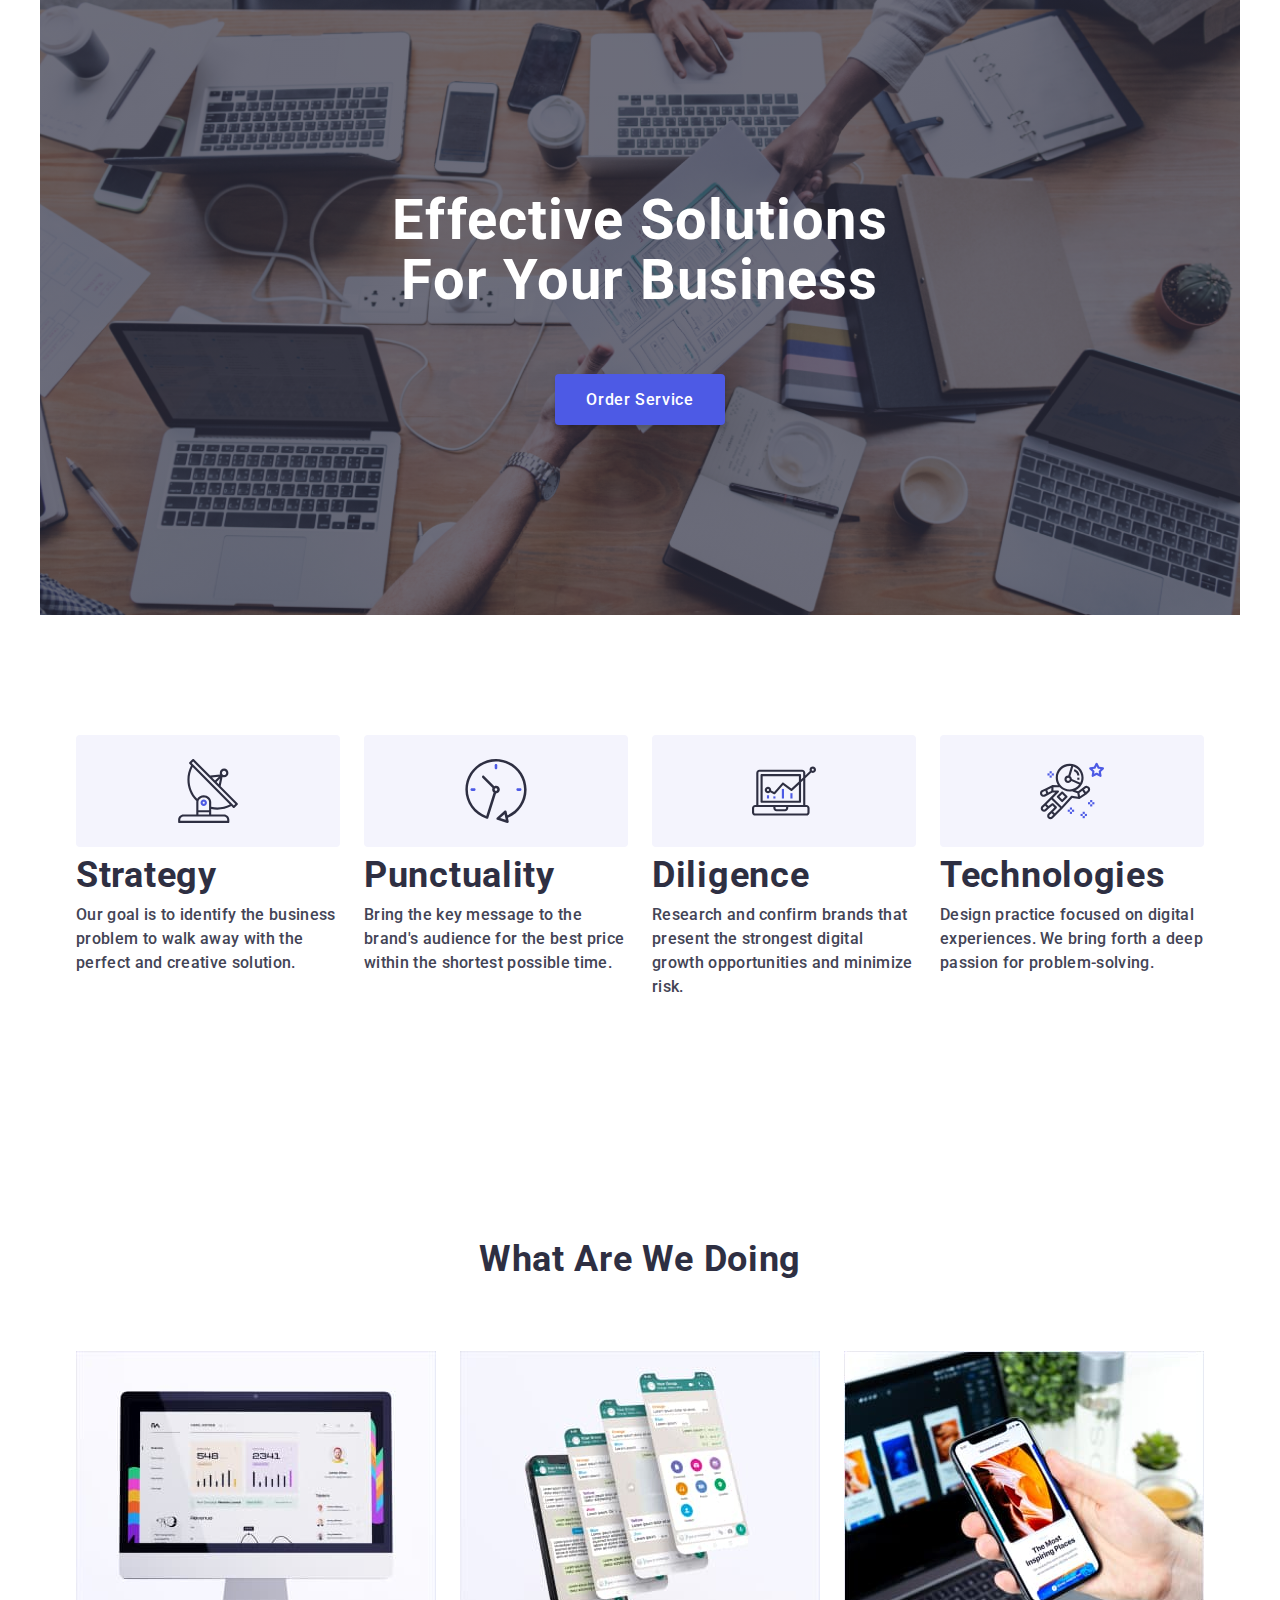
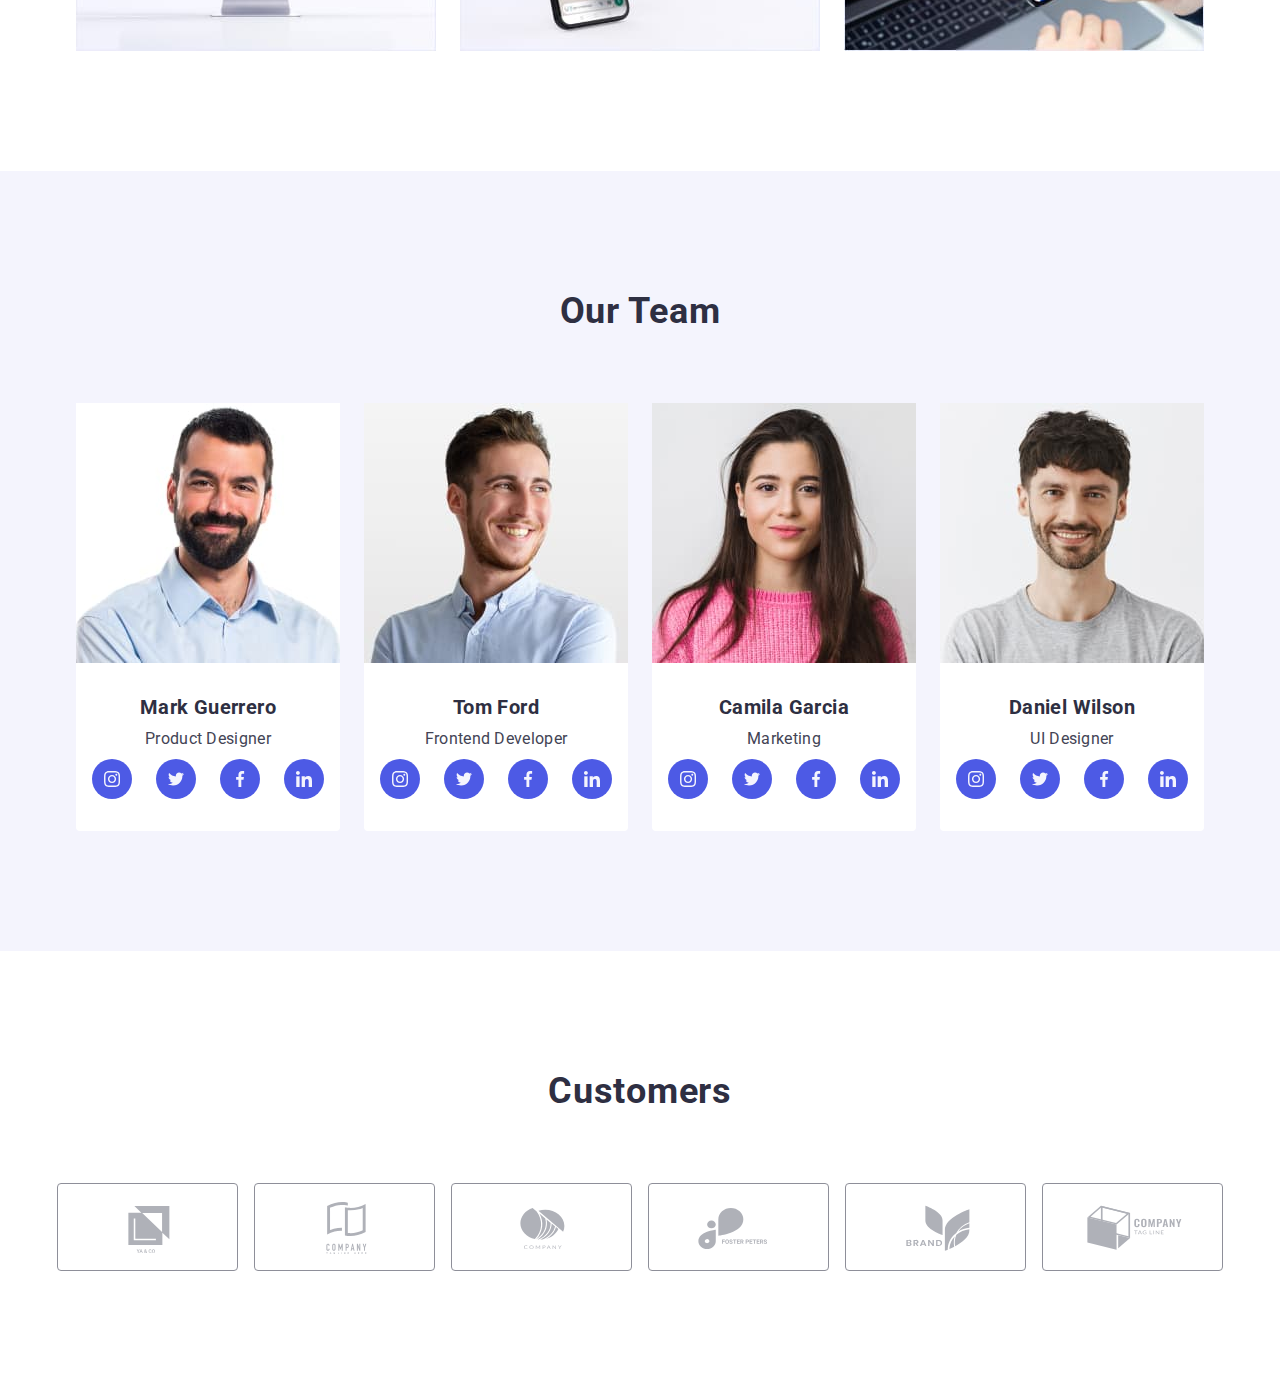
==== index.html @ 90ae6834 "first edition" ====
<!DOCTYPE html>
<html lang="en">

<head>
  <meta charset="UTF-8" />
  <meta http-equiv="X-UA-Compatible" content="IE=edge" />
  <meta name="viewport" content="width=device-width, initial-scale=1.0" />

  <link rel="preconnect" href="https://fonts.googleapis.com" />
  <link rel="preconnect" href="https://fonts.gstatic.com" crossorigin />
  <link
    href="https://fonts.googleapis.com/css2?family=Raleway:wght@800&family=Roboto:ital,wght@0,400;0,500;0,700;1,900&display=swap"
    rel="stylesheet" />
  <link rel="stylesheet" href="./css/modern-normalize.min.css" />
  <link rel="stylesheet" href="./css/styles.css" />
  <title>Webstudio</title>
</head>

<body>

  <!-- <header class="header">
    <div class="container menu-wrapper">
      <a class="header-link" href="./index.html">
        <span class="nav-logo__web">web</span>
        <span class="nav-logo__studio">studio</span>
      </a>

      <nav class="menu">
        <ul class="menu-list">
          <li class="nav-right__menu li">
            <a class="menu-link link menu-current" href="./index.html">Studio</a>
          </li>
          <li class="nav-right__menu li">
            <a class="menu-link link" href="./portfolio.html">Portfolio</a>
          </li>
          <li class="nav-right__menu li">
            <a class="menu-link link" href="#">Contacts</a>
          </li>
        </ul>
      </nav>
      <ul class="contacts">
        <li class="contacts_email li">
          <a class="contacts-link link" href="mailto:info@devstudio.com">info@devstudio.com</a>
        </li>
        <li class="contacts_tel li">
          <a class="contacts-link link" href="tel:+11(000)1111111">+11 (000) 111-11-11</a>
        </li>
      </ul>
    </div>
  </header> -->
  <main class="main">
    <section class="promo">
      <h1 class="promo__title">Effective Solutions for Your Business</h1>
      <button class="promo__button" data-modal-open type="button">Order Service</button>
    </section>
    <section class="benefits">
      <div class="container">
        <h2 class="visually-hidden">Benefits</h2>
        <ul class="benefits-list">
          <li class="benefits__card li">
            <div class="benefits-icon">
              <svg class="benefits-svg" width="64" height="64">
                <use href="./images/icons.svg#icon-benefits-antenna"></use>
              </svg>
            </div>

            <h3 class="benefits__title">Strategy</h3>
            <p class="benefits__text">
              Our goal is to identify the business problem to walk away with
              the perfect and creative solution.
            </p>
          </li>
          <li class="benefits__card li">
            <div class="benefits-icon">
              <svg class="benefits-svg" width="64" height="64">
                <use href="./images/icons.svg#icon-benefits-clock"></use>
              </svg>
            </div>
            <h3 class="benefits__title">Punctuality</h3>
            <p class="benefits__text">
              Bring the key message to the brand's audience for the best price
              within the shortest possible time.
            </p>
          </li>
          <li class="benefits__card li">
            <div class="benefits-icon">
              <svg class="benefits-svg" width="64" height="64">
                <use href="./images/icons.svg#icon-benefits-diagram"></use>
              </svg>
            </div>
            <h3 class="benefits__title">Diligence</h3>
            <p class="benefits__text">
              Research and confirm brands that present the strongest digital
              growth opportunities and minimize risk.
            </p>
          </li>
          <li class="benefits__card li">
            <div class="benefits-icon">
              <svg class="benefits-svg" width="64" height="64">
                <use href="./images/icons.svg#icon-benefits-astronaut"></use>
              </svg>
            </div>
            <h3 class="benefits__title">Technologies</h3>
            <p class="benefits__text">
              Design practice focused on digital experiences. We bring forth a
              deep passion for problem-solving.
            </p>
          </li>
        </ul>
      </div>
    </section>
    <section class="presentation">
      <div class="container">
        <h2 class="presentation__title">What are we doing</h2>
        <ul class="presentation__list">
          <li class="presentation_item li">
            <img src="./images/presentation1.jpg" width="360" alt="presentation 1" />
          </li>
          <li class="presentation_item li">
            <img src="./images/presentation2.jpg" width="360" alt="presentation 2" />
          </li>
          <li class="presentation_item li">
            <img src="./images/presentation3.jpg" width="360" alt="presentation 3" />
          </li>
        </ul>
      </div>
    </section>
    <section class="team">
      <div class="container">
        <h2 class="team__title">Our Team</h2>
        <ul class="team__list">
          <li class="team__item li">
            <img class="team__photo" src="./images/team1.jpg" width="264" alt="photo Mark Guerrero" />
            <h3 class="team__name">Mark Guerrero</h3>
            <p class="team__job-title">Product Designer</p>

            <ul class="team-soc-icons-list">
              <li class="team-soc-icons-items">
                <a href="#" class="team-link">
                  <svg class="team-icon">
                    <use href="./images/icons.svg#icon-instagram"></use>
                  </svg>
                </a>
                <a href="#" class="team-link">
                  <svg class="team-icon">
                    <use href="./images/icons.svg#icon-twitter"></use>
                  </svg>
                </a>
                <a href="#" class="team-link">
                  <svg class="team-icon">
                    <use href="./images/icons.svg#icon-facebook"></use>
                  </svg>
                </a>
                <a href="#" class="team-link">
                  <svg class="team-icon">
                    <use href="./images/icons.svg#icon-linkedin"></use>
                  </svg>
                </a>
            </ul>
          </li>
          <li class="team__item li">
            <img class="team__photo" src="./images/team2.jpg" width="264" alt="photo Tom Ford" />
            <h3 class="team__name">Tom Ford</h3>
            <p class="team__job-title">Frontend Developer</p>
            <ul class="team-soc-icons-list">
              <li class="team-soc-icons-items">
                <a href="#" class="team-link">
                  <svg class="team-icon">
                    <use href="./images/icons.svg#icon-instagram"></use>
                  </svg>
                </a>
                <a href="#" class="team-link">
                  <svg class="team-icon">
                    <use href="./images/icons.svg#icon-twitter"></use>
                  </svg>
                </a>
                <a href="#" class="team-link">
                  <svg class="team-icon">
                    <use href="./images/icons.svg#icon-facebook"></use>
                  </svg>
                </a>
                <a href="#" class="team-link">
                  <svg class="team-icon">
                    <use href="./images/icons.svg#icon-linkedin"></use>
                  </svg>
                </a>
            </ul>
          </li>
          <li class="team__item li">
            <img class="team__photo" src="./images/team3.jpg" width="264" alt="photo Camila Garcia" />
            <h3 class="team__name">Camila Garcia</h3>
            <p class="team__job-title">Marketing</p>
            <ul class="team-soc-icons-list">
              <li class="team-soc-icons-items">
                <a href="#" class="team-link">
                  <svg class="team-icon">
                    <use href="./images/icons.svg#icon-instagram"></use>
                  </svg>
                </a>
                <a href="#" class="team-link">
                  <svg class="team-icon">
                    <use href="./images/icons.svg#icon-twitter"></use>
                  </svg>
                </a>
                <a href="#" class="team-link">
                  <svg class="team-icon">
                    <use href="./images/icons.svg#icon-facebook"></use>
                  </svg>
                </a>
                <a href="#" class="team-link">
                  <svg class="team-icon">
                    <use href="./images/icons.svg#icon-linkedin"></use>
                  </svg>
                </a>
            </ul>
          </li>
          <li class="team__item li">
            <img class="team__photo" src="./images/team4.jpg" width="264" alt="photo Daniel Wilson" />
            <h3 class="team__name">Daniel Wilson</h3>
            <p class="team__job-title">UI Designer</p>
            <ul class="team-soc-icons-list">
              <li class="team-soc-icons-items">
                <a href="#" class="team-link">
                  <svg class="team-icon">
                    <use href="./images/icons.svg#icon-instagram"></use>
                  </svg>
                </a>
                <a href="#" class="team-link">
                  <svg class="team-icon">
                    <use href="./images/icons.svg#icon-twitter"></use>
                  </svg>
                </a>
                <a href="#" class="team-link">
                  <svg class="team-icon">
                    <use href="./images/icons.svg#icon-facebook"></use>
                  </svg>
                </a>
                <a href="#" class="team-link">
                  <svg class="team-icon">
                    <use href="./images/icons.svg#icon-linkedin"></use>
                  </svg>
                </a>
            </ul>
          </li>
        </ul>
      </div>
    </section>
    <section class="customers">

      <div class="container">
        <h2 class="customers-title">customers</h2>
        <ul class="customers-list">
          <li class="customers-item li">
            <a class="customers-link" href="#">
              <svg class="customers-icon" width="104px" height="56px">
                <use href="./images/icons.svg#icon-ustomers-yaco"></use>
              </svg>
            </a>
          </li>
          <li class="customers-item li">
            <a class="customers-link" href="#">
              <svg class="customers-icon" width="104px" height="56px">
                <use href="./images/icons.svg#icon-customers-company"></use>
              </svg>
            </a>
          </li>
          <li class="customers-item li">
            <a class="customers-link" href="#">
              <svg class="customers-icon" width="104px" height="56px">
                <use href="./images/icons.svg#icon-customers-company-circle"></use>
              </svg>
            </a>
          </li>
          <li class="customers-item li">
            <a class="customers-link" href="#">
              <svg class="customers-icon" width="104px" height="56px">
                <use href="./images/icons.svg#icon-customers-foster"></use>
              </svg>
            </a>
          </li>
          <li class="customers-item li">
            <a class="customers-link" href="#">
              <svg class="customers-icon" width="104px" height="56px">
                <use href="./images/icons.svg#icon-customers-brand"></use>
              </svg>
            </a>
          </li>
          <li class="customers-item li">
            <a class="customers-link" href="#">
              <svg class="customers-icon" width="104px" height="56px">
                <use href="./images/icons.svg#icon-customers-tag"></use>
              </svg>
            </a>
          </li>
        </ul>
      </div>
    </section>
  </main>
  <!-- <footer class="footer">

    <div class="container">

      <div class="footer-wrapper">

        <div class="footer-text">
          <a class="footer-text-link" href="./index.html">
            <span class="nav-logo__web">web</span>
            <span class="nav-logo__studio">studio</span>
          </a>
          <p class="footer-text-paragraph">
            Increase the flow of customers and sales for your business with
            digital marketing & growth solutions.
          </p>
        </div>

        <div class="footer-social">
          <p class="footer-social-title">Social media</p>
          <ul class="footer-social-list">
            <li class="footer-social-item li">
              <a class="footer-social-link" href="#">
                <svg class="footer-social-icon" width="24px" height="24px">
                  <use href="./images/icons.svg#icon-instagram"></use>
                </svg>
              </a>
            </li>
            <li class="footer-social-item li">
              <a class="footer-social-link" href="#">
                <svg class="footer-social-icon" width="24px" height="24px">
                  <use href="./images/icons.svg#icon-twitter"></use>
                </svg>
              </a>
            </li>
            <li class="footer-social-item li">
              <a class="footer-social-link" href="#">
                <svg class="footer-social-icon" width="24px" height="24px">
                  <use href="./images/icons.svg#icon-facebook"></use>
                </svg>
              </a>
            </li>
            <li class="footer-social-item li">
              <a class="footer-social-link" href="#">
                <svg class="footer-social-icon" width="24px" height="24px">
                  <use href="./images/icons.svg#icon-linkedin"></use>
                </svg>
              </a>
            </li>
          </ul>
        </div>

        <div class="form-wraper">
          <p class="footer-e-mail-title">Subscribe</p>
          <form class="footer-e-mail">
            <input class="footer-e-mail-input" type="email" name="email" placeholder="E-mail">
            <button class="footer-e-mail-button" type="submit">
              <span>Subscribe</span>
              <svg class="footer-social-icon" width="24px" height="20px">
                <use href="./images/icons.svg#icon-mail-list"></use>
              </svg>
            </button>
          </form>
        </div>

      </div>
    </div>
  </footer> -->

  <div class="backdrop is-hidden" data-modal>
    <div class="modal">
      <button type="button" class="modal-close" data-modal-close>
        <svg class="modal-close-icon " width="8px" height="8px">
          <use href="./images/icons.svg#icon-modal-close-icon"></use>
        </svg>

      </button>
      <p class="modal-title">Leave your contacts and we will call you back</p>
      <form class="modal-form">
        <label class="modal-label">
          <span class="modal-label-text">
            Name
          </span>
          <span class="modal-input-wrap">
            <input class="modal-input" type="text" name="user-name" required>
            <svg class="modal-input-icon" width="18px" height="18px">
              <use href="./images/icons.svg#icon-modal-input-name"></use>
            </svg>
          </span>
        </label>

        <label class="modal-label">
          <span class="modal-label-text">
            Phone
          </span>
          <span class="modal-input-wrap">
            <input class="modal-input" type="tel" name="user-tel" required>
            <svg class="modal-input-icon" width="18px" height="24px">
              <use href="./images/icons.svg#icon-modal-input-tel"></use>
            </svg>
          </span>
        </label>

        <label class="modal-label">
          <span class="modal-label-text">
            Email
          </span>
          <span class="modal-input-wrap">
            <input class="modal-input" type="email" name="user-mail">
            <svg class="modal-input-icon" width="18px" height="24px">
              <use href="./images/icons.svg#icon-modal-input-email"></use>
            </svg>
          </span>
        </label>

        <label class="modal-label-comment">
          <span class="modal-label-text">
            Comment
          </span>
          <textarea class="modal-textarea" name="user-text" placeholder="Text input"></textarea>

        </label>
        <label class="modal-privacy">
          <input class="modal-privacy-checkbox visually-hidden" name="privacy" id="privacy" value="true" type="checkbox"
            required>
          <span class="modal-privacy-text">I accept the terms and conditions of the
            <a class="modal-privacy-link" href="#">Privacy Policy</a>
          </span>
        </label>
        <button class="modal-btn" type="submit">Send</button>
      </form>
    </div>
  </div>
  <script src="./js/modal.js"></script>
</body>

</html>
---- css/styles.css ----
* {
  box-sizing: border-box;
}

:root {
  --white-color: #ffffff;
  --accent-color: #4d5ae5;
  --primary-brand-color: #4d5ae5;
  --dark-color: #2e2f42;
  --slate-text-color: #434455;
  --cloud-color: #f4f4fd;
  --cornflower-color: #e7e9fc;
  --ocean-color: #404BBF;
  --duration-timing-function: 250ms cubic-bezier(0.4, 0, 0.2, 1);
}

body {
  font-family: 'Roboto', sans-serif;
  background: var(--white-color);
}

.container {
  /* max-width: 767px; */
  padding: 0 15px 0;
  margin: 0 auto;
}

h1,
h2,
h3,
h4,
h5,
ul,
p {
  margin: 0;
  padding: 0;
}

.link,
.header-link,
.footer-link {
  text-decoration: none;
}

ul {
  list-style-type: none;
}

.li {
  list-style: none;
}

img {
  display: block;
  max-width: 100%;
  height: auto;
  /* width: 100%; */
}



.visually-hidden {
  position: absolute;
  width: 1px;
  height: 1px;
  margin: -1px;
  border: 0;
  padding: 0;
  white-space: nowrap;
  clip-path: inset(100%);
  clip: rect(0 0 0 0);
  overflow: hidden;
}

/* Header  */

.header {
  box-shadow: 0px 2px 1px rgba(46, 47, 66, 0.08),
    0px 1px 1px rgba(46, 47, 66, 0.16), 0px 1px 6px rgba(46, 47, 66, 0.08);
}

.menu-wrapper {
  display: flex;
}

.header-link {
  font-family: 'Raleway';
  font-style: normal;
  font-weight: 800;
  font-size: 18px;
  line-height: calc(24 / 18);
  align-items: center;
  letter-spacing: 0.03em;
  text-transform: uppercase;
  color: var(--dark-color);
  margin-right: 77px;
  padding-top: 24px;
  padding-bottom: 24px;
  display: flex;
}

.nav-logo__web {
  color: var(--primary-brand-color);
}

/* .nav-logo__studio {} */

.menu {
  font-size: 16px;
  line-height: calc(24 / 16);
  letter-spacing: 0.02em;
}

.menu-list {
  display: flex;
}

.nav-right__menu:not(:last-child) {
  margin-right: 40px;
}

.menu-link {
  position: relative;
  display: block;
  padding-top: 24px;
  padding-bottom: 24px;

  font-weight: 500;
  color: var(--dark-color);

  transition: color var(--duration-timing-function);
}

.menu-link:hover,
.menu-link:focus {
  color: var(--ocean-color)
}


.menu-current {
  color: var(--ocean-color)
}

.menu-current::after {
  position: absolute;
  left: 0;
  bottom: 0;
  width: 100%;
  height: 4px;
  border-radius: 2px;

  display: block;
  content: '';

  background-color: var(--ocean-color);
  opacity: 1;
}




.contacts {
  display: flex;
  font-weight: 400;
  font-size: 16px;
  line-height: calc(24 / 16);
  letter-spacing: 0.02em;
  margin-left: auto;
  align-items: center;
}

.contacts_email {
  margin-right: 40px;
}

.contacts-link {
  color: var(--slate-text-color);
  transition: color var(--duration-timing-function);
}

.contacts-link:hover,
.contacts-link:focus {
  color: var(--ocean-color);
}


/* .contacts_tel {} */

/* .main {} */

.section {
  padding-top: 96px;
  padding-bottom: 96px;
}

/* Section Promo */

.promo {
  max-width: 480px;
  margin: 0 auto;
  background: var(--dark-color);
  padding-top: 112px;
  padding-bottom: 112px;
  text-align: center;

  background-image: linear-gradient(to right, rgba(46, 47, 66, 0.7), rgba(46, 47, 66, 0.7)), url(../images/promo-mobil.jpg);
  background-repeat: no-repeat;
  background-position: center;
  background-size: cover;
}

.promo__title {
  font-weight: 700;
  width: 330px;
  font-size: 36px;
  line-height: calc(40 / 36);
  letter-spacing: 0.02em;
  text-transform: capitalize;
  color: var(--white-color);
  margin: 0 auto 72px;
}

.promo__button {
  font-family: inherit;
  font-size: 16px;
  font-weight: 500;
  line-height: calc(19 / 16);
  letter-spacing: 0.04em;
  color: var(--white-color);
  width: 170px;
  height: 51px;
  background: var(--primary-brand-color);
  border: transparent;
  border-radius: 4px;
  box-shadow: 0px 4px 4px rgba(0, 0, 0, 0.15);
  cursor: pointer;
  transition:
    background var(--duration-timing-function),
    box-shadow var(--duration-timing-function);
}

.promo__button:hover,
.promo__button:focus {
  background: var(--ocean-color);
  box-shadow: 0px 4px 4px rgba(0, 0, 0, 0.15);
}

/* Section Benefits */

.benefits {
  background: var(--white-color);
  padding-top: 96px;
  padding-bottom: 96px;
}

.benefits-list {
  display: flex;
  flex-wrap: wrap;
  gap: 72px;
}

.benefits__card {
  /* width: calc((100% - 72px) / 4); */
  /* flex-basis: calc((100% - 3 * 24px) / 4); */
}

.benefits-icon {
  /* display: none; */
  /* width: 264px;
  height: 112px; */
  background: var(--cloud-color);
  border-radius: 4px;
  display: flex;
  align-items: center;
  justify-content: center
}

.benefits-svg {
  display: none;
}

.benefits__title {
  font-weight: 700;
  font-size: 36px;
  line-height: calc(40 / 36);
  text-align: center;
  letter-spacing: 0.02em;
  color: var(--dark-color);
  /* margin-top: 8px; */
  margin-bottom: 8px;
}

.benefits__text {
  font-weight: 500;
  font-size: 16px;
  line-height: calc(24 / 16);
  letter-spacing: 0.02em;
  color: var(--slate-text-color);
}

.presentation {
  display: none;
  background: var(--white-color);
  padding-top: 120px;
  padding-bottom: 120px;
}

.presentation__title {
  font-weight: 700;
  font-size: 36px;
  line-height: calc(40 / 36);
  text-align: center;
  letter-spacing: 0.02em;
  text-transform: capitalize;
  color: var(--dark-color);
  margin-bottom: 72px;
}

.presentation__list {
  display: flex;
  gap: 24px;
  justify-content: center;
}

.presentation_item {
  /* width: calc((100% - 48px) / 3); */
}

.team {
  background: var(--cloud-color);
  padding-top: 96px;
  padding-bottom: 128px;
}

.team__title {
  font-size: 36px;
  font-weight: 700;
  line-height: calc(40 / 36);
  text-align: center;
  letter-spacing: 0.02em;
  text-transform: capitalize;
  color: var(--dark-color);
  margin-bottom: 72px;
}

.team__list {
  display: flex;
  flex-wrap: wrap;
  gap: 72px;
  justify-content: center;
}

.team__item {
  background: var(--white-color);
  width: 264px;
  text-align: center;
  padding-bottom: 32px;
  border-radius: 0px 0px 4px 4px;
}

.team__photo {
  margin-bottom: 32px;
}

.team__name {
  font-weight: 700;
  font-size: 20px;
  line-height: calc(24 / 20);
  letter-spacing: 0.02em;
  color: var(--dark-color);
  margin-bottom: 8px;
}

.team__job-title {
  font-weight: 400;
  font-size: 16px;
  line-height: calc(24 / 16);
  letter-spacing: 0.02em;
  color: var(--slate-text-color);
  margin-bottom: 8px;
}

/* .team-soc-icons-list {} */

.team-soc-icons-items {
  display: flex;
  justify-content: center;
  gap: 24px;
}

.team-link {
  width: 40px;
  height: 40px;
  color: var(--cloud-color);
  border-radius: 50%;
  background: #4D5AE5;
  display: flex;
  justify-content: center;
  align-items: center;
  transition: background var(--duration-timing-function);
}

.team-link:hover,
.team-link:focus {
  background: var(--ocean-color);
}

.team-icon {
  fill: currentColor;
  width: 16px;
  height: 16px;
}

.customers {
  background: #FFFFFF;
  padding-top: 96px;
  padding-bottom: 96px;
}

.customers-title {
  margin-bottom: 72px;
  font-style: normal;
  font-weight: 700;
  font-size: 36px;
  line-height: calc(40 / 36);
  text-align: center;
  letter-spacing: 0.02em;
  text-transform: capitalize;
  color: #2E2F42;
}

.customers-list {
  display: flex;
  flex-wrap: wrap;
  justify-content: center;
  gap: 16px;
}

/* .customers-item {} */

.customers-link {
  width: 190px;
  height: 88px;
  border: 1px solid #8E8F99;
  border-radius: 4px;
  display: flex;
  justify-content: center;
  align-items: center;
  color: #AFB1B8;
  transition: color var(--duration-timing-function), border var(--duration-timing-function);
  ;
}

.customers-link:hover,
.customers-link:focus {
  color: var(--ocean-color);
  border: 1px solid var(--ocean-color);
}

.customers-icon {
  fill: currentColor;
}

.footer {
  background: var(--dark-color);
  padding-top: 100px;
  padding-bottom: 100px;
}

.footer-wrapper {
  display: flex;
  /* gap: 120px; */
}


.footer-text {
  width: 264px;
  margin-right: 120px;
}



.footer-text-link {
  font-family: 'Raleway';
  font-style: normal;
  font-weight: 800;
  font-size: 18px;
  line-height: calc(21 / 18);
  letter-spacing: 0.03em;
  text-transform: uppercase;
  text-decoration: none;
  color: var(--cloud-color);
  margin-bottom: 16px;
  display: flex;
}

.footer-text-paragraph {
  font-weight: 400;
  font-size: 16px;
  line-height: calc(24 / 16);
  letter-spacing: 0.02em;
  color: var(--cornflower-color);
}

.footer-social {
  width: 280px;
  height: 80px;
}

.footer-social-title,
.footer-e-mail-title {
  font-weight: 500;
  font-size: 16px;
  line-height: calc(24 / 16);
  letter-spacing: 0.02em;
  color: #FFFFFF;
  margin-bottom: 16px;
}

.footer-social-list {
  display: flex;
  justify-content: flex-start;
  gap: 16px;
}

/* .footer-social-item {} */

.footer-social-link {
  width: 40px;
  height: 40px;
  color: var(--cloud-color);
  background: rgba(255, 255, 255, 0.1);
  border-radius: 50%;
  display: flex;
  justify-content: center;
  align-items: center;
  transition: background var(--duration-timing-function);
}

.footer-social-link:hover,
.footer-social-link:focus {
  background: #31D0AA;
}

.footer-social-icon {
  fill: currentColor;
}

.footer-e-mail {
  display: flex;
  gap: 24px;
}

/* .footer-e-mail-title {} */

/* .footer-e-mail-action {} */

.footer-e-mail-input {
  width: 264px;
  height: 40px;
  border: 1px solid rgba(255, 255, 255, 0.3);
  filter: drop-shadow(0px 4px 4px rgba(0, 0, 0, 0.15));
  border-radius: 4px;
  outline: transparent;
  background: var(--dark-color);
  font-style: normal;
  font-weight: 400;
  font-size: 16px;
  line-height: 24px;
  letter-spacing: 0.02em;
  color: #E7E9FC;
  padding-left: 16px;
}

.footer-e-mail-input::placeholder {
  font-style: normal;
  font-weight: 400;
  font-size: 12px;
  line-height: 24px;
  align-items: center;
  letter-spacing: 0.04em;

  color: rgba(255, 255, 255, 0.6);
  padding: 8px 0 8px 0px;
}

.footer-e-mail-button {
  background: var(--primary-brand-color);
  border-radius: 4px;
  font-style: normal;
  font-weight: 500;
  font-size: 16px;
  line-height: 24px;
  display: flex;
  align-items: center;
  text-align: center;
  letter-spacing: 0.04em;
  color: #FFFFFF;
  border-color: transparent;
  width: 165px;
  gap: 16px;
  padding: 6px 24px;
  transition:
    background var(--duration-timing-function),
    box-shadow var(--duration-timing-function);
}

.footer-e-mail-button:hover,
.footer-e-mail-button:focus {
  background: var(--ocean-color);
  box-shadow: 0px 4px 4px rgba(0, 0, 0, 0.15);
}

.portfolio {
  padding-top: 96px;
  padding-bottom: 120px;
}

.filter {
  display: flex;
  justify-content: center;
  margin-bottom: 72px;
  gap: 24px;
}

.filter-list {
  gap: 24px;
}

.filter-btn {
  font-weight: 500;
  font-family: inherit;
  font-size: 16px;
  line-height: calc(24 / 16);
  text-align: center;
  letter-spacing: 0.04em;
  color: var(--primary-brand-color);
  padding: 12px 24px;
  background: var(--cloud-color);
  border: 1px solid #e7e9fc;
  border-radius: 4px;
  cursor: pointer;
  transition:
    color var(--duration-timing-function),
    background var(--duration-timing-function),
    border-color var(--duration-timing-function),
    box-shadow var(--duration-timing-function);
}

.btn:hover,
.btn:focus {
  color: var(--white-color);
  background: var(--primary-brand-color);
  border-color: transparent;
  box-shadow: 0px 3px 1px rgba(0, 0, 0, 0.1), 0px 2px 1px rgba(0, 0, 0, 0.08), 0px 2px 2px rgba(0, 0, 0, 0.12);
}

.projects {
  display: flex;
  flex-wrap: wrap;
  row-gap: 48px;
  column-gap: 24px;
}

.project-item {
  width: calc((100% - 48px) / 3);
}



.projects-link {
  display: flex;
  flex-direction: column;
  box-shadow: 0px 1px 6px rgba(46, 47, 66, 0.08);
  transition:
    box-shadow var(--duration-timing-function);
}

.projects-link:hover,
.projects-link:focus {
  box-shadow: 0px 1px 6px rgba(46, 47, 66, 0.08), 0px 1px 1px rgba(46, 47, 66, 0.16), 0px 2px 1px rgba(46, 47, 66, 0.08);
}

.projects-link:hover .project-overlay,
.projects-link:focus .project-overlay {
  transform: translateY(-100%)
}

.project-thumb {
  position: relative;
  overflow: hidden;
}


.project-overlay {
  position: absolute;
  width: 100%;
  height: 100%;

  background-color: #4D5AE5;
  transform: translateY(0%);
  transition:
    transform var(--duration-timing-function);
}

.overlay-content {
  padding: 40px 32px;
  font-weight: 400;
  font-size: 16px;
  line-height: calc(24 / 16);
  letter-spacing: 0.02em;
  color: var(--cloud-color);
}

.projects-content {
  padding: 32px 0 32px 16px;
  border-right: 0.5px solid var(--cloud-color);
  border-bottom: 0.5px solid var(--cloud-color);
  border-left: 0.5px solid var(--cloud-color);
}

.project-title {
  font-weight: 700;
  font-size: 20px;
  line-height: calc(24 / 20);
  letter-spacing: 0.02em;
  color: var(--dark-color);
  margin-bottom: 8px;
}

.project-text {
  font-weight: 400;
  font-size: 16px;
  line-height: calc(24 / 16);
  letter-spacing: 0.02em;
  color: var(--slate-text-color);
}

.backdrop {
  position: fixed;
  top: 0;
  left: 0;
  width: 100%;
  height: 100%;
  background: rgba(46, 47, 66, 0.4);


  opacity: 1;
  transition:
    visibility var(--duration-timing-function),
    opacity var(--duration-timing-function);
}

.is-hidden {
  opacity: 0;
  pointer-events: none;
  visibility: hidden;
}


.modal {
  position: absolute;
  width: 408px;
  height: 576px;
  padding: 24px;
  padding-top: 72px;
  top: 50%;
  left: 50%;
  transform: translate(-50%, -50%) scale(1) rotate(0);
  background: #FCFCFC;

  box-shadow: 0px 1px 1px rgba(0, 0, 0, 0.14), 0px 1px 3px rgba(0, 0, 0, 0.12), 0px 2px 1px rgba(0, 0, 0, 0.2);
  border-radius: 4px;

  transition: transform var(--duration-timing-function);
}

.backdrop.is-hidden .modal {
  transform: translate(-50%, -50%) scale(0) rotate(360deg);

}


.modal-close {
  position: absolute;
  top: 24px;
  right: 24px;
  width: 24px;
  height: 24px;
  display: flex;
  align-items: center;
  justify-content: center;

  background: #E7E9FC;
  border: 1px solid rgba(0, 0, 0, 0.1);
  border-radius: 50%;
  color: #000000;
  cursor: pointer;
  transition:
    background var(--duration-timing-function),
    color var(--duration-timing-function);
}

.modal-close:hover,
.modal-close:focus {
  background: #404BBF;
  color: #FFFFFF;
  outline-color: transparent;
}

.modal-close-icon {
  fill: currentColor;
}

.modal-title {
  font-style: normal;
  font-weight: 500;
  font-size: 16px;
  line-height: 24px;
  text-align: center;
  letter-spacing: 0.02em;
  color: #2E2F42;
  margin-bottom: 14px;
}

.modal-form {}

.modal-label {
  display: block;
  margin-bottom: 4px;
}

.modal-label-comment {
  display: block;
  margin-bottom: 16px;
}

.modal-label-text {
  font-style: normal;
  font-weight: 400;
  font-size: 12px;
  line-height: 14px;
  letter-spacing: 0.01em;
  color: #8E8F99;
  margin-bottom: 4px;
}

.modal-input-wrap {
  position: relative;
}

.modal-input {
  width: 100%;
  height: 40px;
  background-color: transparent;
  border: 1px solid rgba(33, 33, 33, 0.2);
  border-radius: 4px;
  padding-left: 38px;
  transition:
    border var(--duration-timing-function),
    outline var(--duration-timing-function);
}

.modal-input:focus {
  border: 1px solid #4D5AE5;
  outline: transparent;
}

.modal-input-icon {
  position: absolute;
  left: 19px;
  top: 50%;
  transform: translateY(-50%);
  transition: fill var(--duration-timing-function);
}

.modal-input:focus+.modal-input-icon {
  fill: #4D5AE5;
}

.modal-textarea {
  display: block;
  width: 100%;
  height: 120px;
  border: 1px solid rgba(33, 33, 33, 0.2);
  border-radius: 4px;
  padding: 8px 8px 8px 16px;
  resize: none;
  background: transparent;
  transition:
    border var(--duration-timing-function),
    outline var(--duration-timing-function);
}

.modal-textarea ::placeholder {
  font-style: normal;
  font-weight: 400;
  font-size: 12px;
  line-height: 16px;
  letter-spacing: 0.04em;
  color: rgba(117, 117, 117, 0.5);


}

.modal-textarea:focus {
  border: 1px solid #4D5AE5;
  outline: transparent;
}

.modal-privacy {}

.modal-privacy-checkbox {}

.modal-privacy-checkbox:checked+.modal-privacy-text::before {
  background-color: var(--ocean-color);
  background-image: url(../images/modal-privacy-checkbox.svg);
  background-repeat: no-repeat;
  background-position: center;
  border: none;
}

.modal-privacy-text::before {
  content: '';
  width: 16px;
  height: 16px;
  border: 1.25px solid #2E2F42;
  border-radius: 2px;
  margin-right: 4px;
}

.modal-privacy-text {
  font-style: normal;
  font-weight: 400;
  font-size: 12px;
  line-height: 16px;
  letter-spacing: 0.04em;
  color: #757575;
  display: flex;
  gap: 4px;
  margin-bottom: 24px;
}

.modal-privacy-link {}

.modal-btn {

  width: 169px;
  height: 56px;
  margin: 0 auto;
  padding: 16px 32px;
  font-style: normal;
  font-weight: 500;
  font-size: 16px;
  line-height: 24px;
  display: flex;

  align-items: center;
  text-align: center;
  justify-content: center;
  cursor: pointer;
  letter-spacing: 0.04em;

  background: #4D5AE5;
  box-shadow: 0px 4px 4px rgba(0, 0, 0, 0.15);
  border-radius: 4px;
  border-color: transparent;

  color: #FFFFFF;

  transition:
    background var(--duration-timing-function),
    box-shadow var(--duration-timing-function);
}

.modal-btn:hover,
.modal-btn:focus {
  background: var(--ocean-color);
}


/* -------------Media------------- */
@media screen and (min-width:480px) {
  .container {
    width: 428px;
  }
}

@media screen and (min-width:768px) {
  .container {
    width: 768px;
  }

  .promo {
    max-width: 768px;
    background-image: linear-gradient(to right, rgba(46, 47, 66, 0.7), rgba(46, 47, 66, 0.7)), url(../images/promo-tablet.jpg);
  }

  .promo__title {
    font-weight: 700;
    width: 510px;
    font-size: 56px;
    line-height: calc(60 / 56);
    letter-spacing: 0.02em;
    color: var(--white-color);
    margin: 0 auto 40px;
  }

  .benefits-list {
    display: flex;
    flex-wrap: wrap;
    gap: 72px 24px;
    justify-content: center;
  }

  .benefits__card {
    width: 356px;
    /* flex-basis: calc((100% - 3 * 24px) / 4); */
  }

  .benefits__title {
    text-align: left;
  }

  .team {
    padding-bottom: 104px;
  }

  .team__list {
    gap: 64px 24px;
  }
}

@media screen and (min-width:1200px) {
  .container {
    width: 1200px;
  }

  .promo {
    max-width: 1200px;
    padding-top: 190px;
    padding-bottom: 190px;
    background-image: linear-gradient(to right, rgba(46, 47, 66, 0.7), rgba(46, 47, 66, 0.7)), url(../images/promo-desktop.jpg);
  }

  .promo__title {
    margin: 0 auto 64px;
  }

  .benefits {
    padding-top: 120px;
    padding-bottom: 120px;
  }

  .benefits-icon {
    width: 264px;
    height: 112px;
    margin-bottom: 8px;
  }

  .benefits-svg {
    display: block;
  }

  .benefits__card {
    width: 264px;
  }

  .presentation {
    display: block;
  }

  .team {
    padding-top: 120px;
    padding-bottom: 120px;
  }

  .customers {
    padding-top: 120px;
    padding-bottom: 120px;
  }

  .customers-link {
    width: 181px;
  }
}
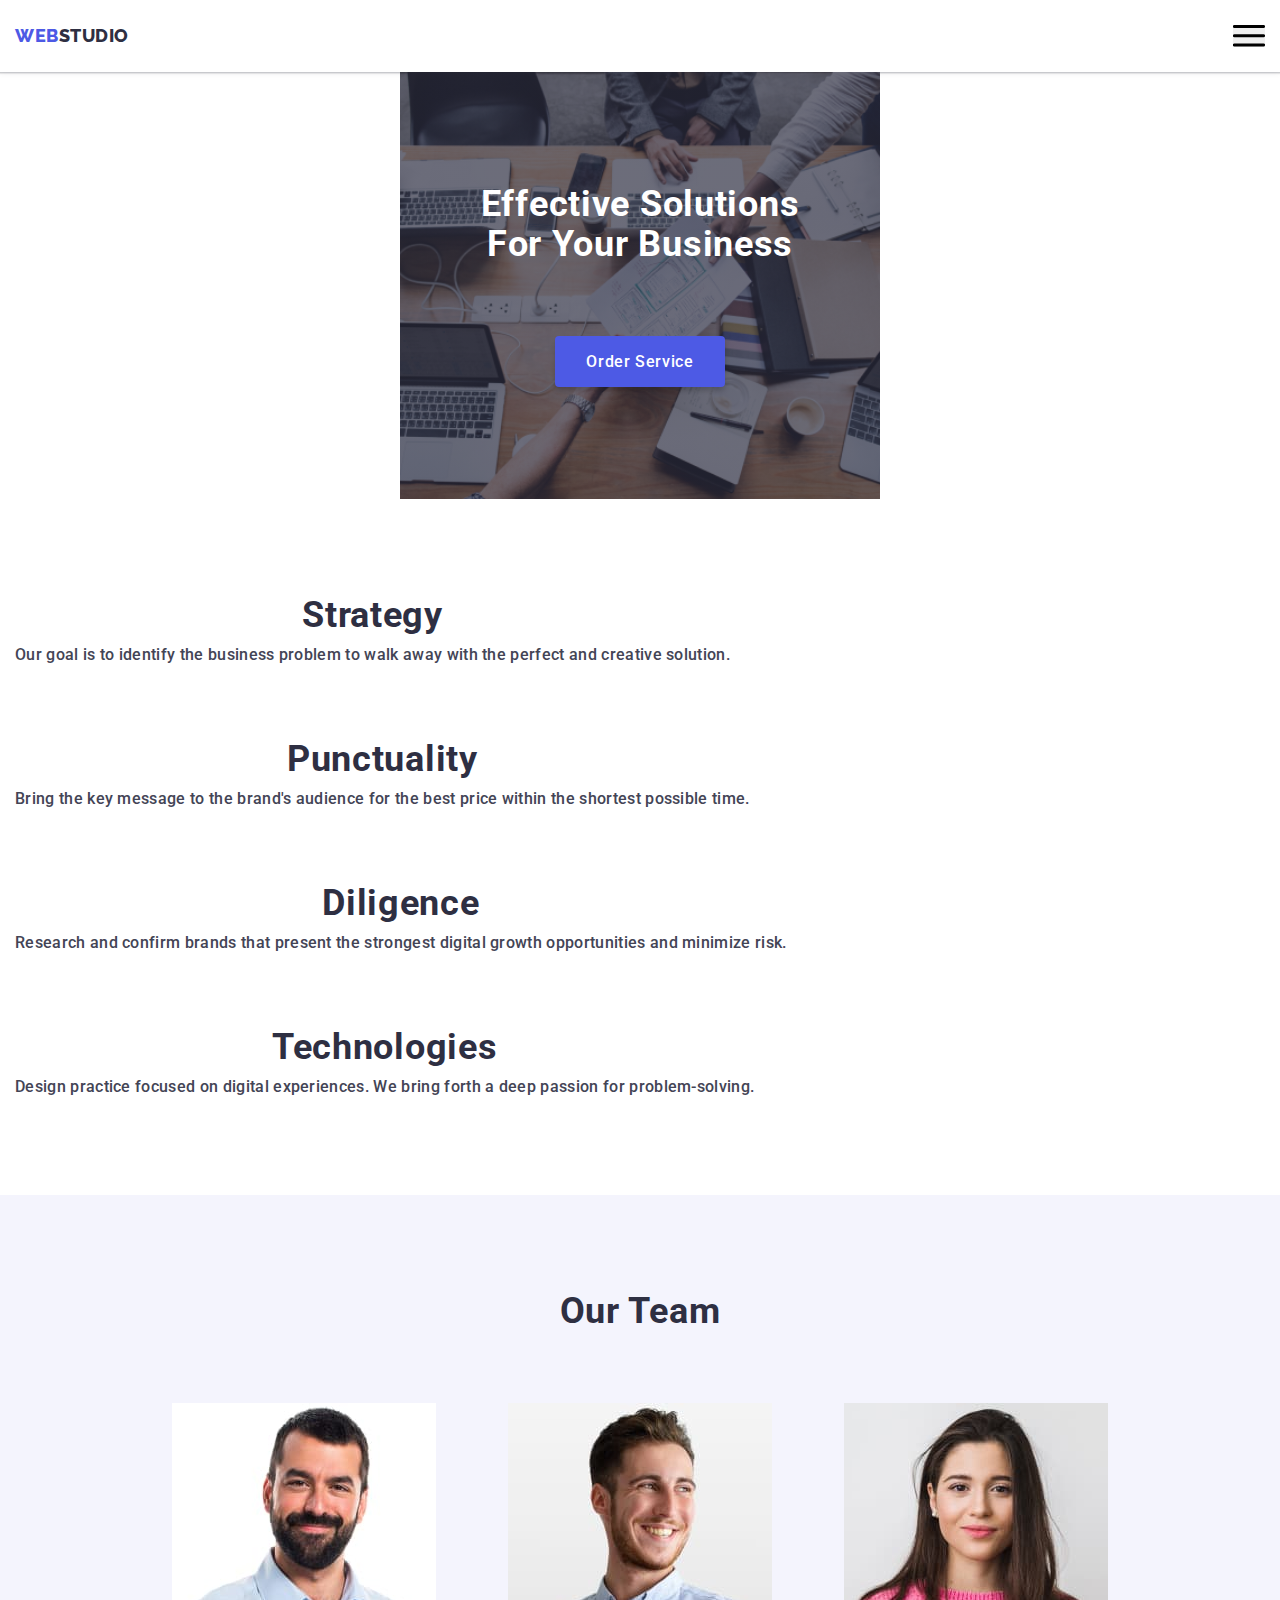
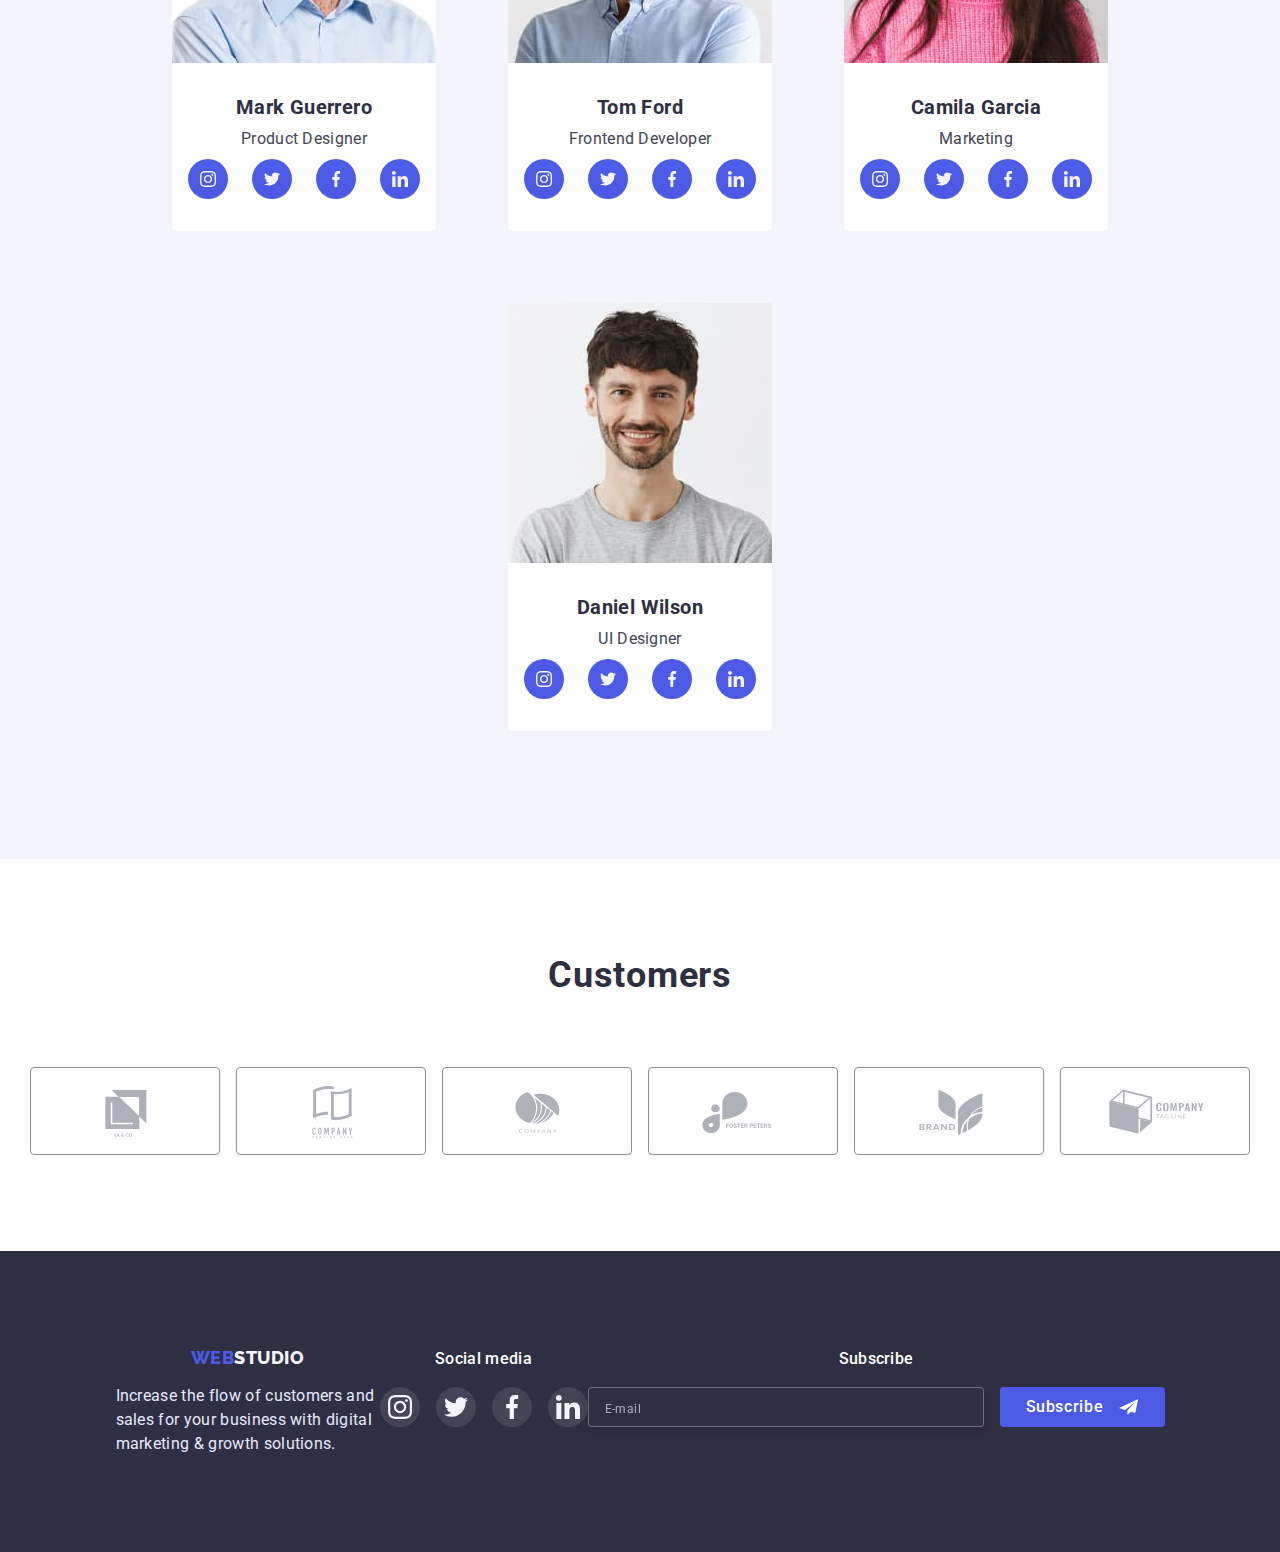
==== commit 24cc5af2: "part 1" ====
--- a/index.html
+++ b/index.html
@@ -13,12 +13,15 @@
     rel="stylesheet" />
   <link rel="stylesheet" href="./css/modern-normalize.min.css" />
   <link rel="stylesheet" href="./css/styles.css" />
+  <link rel="stylesheet" href="./css/mobile.css" />
+  <link rel="stylesheet" href="./css/tablet.css" />
+  <link rel="stylesheet" href="./css/desktop.css" />
   <title>Webstudio</title>
 </head>
 
 <body>
 
-  <!-- <header class="header">
+  <header class="header">
     <div class="container menu-wrapper">
       <a class="header-link" href="./index.html">
         <span class="nav-logo__web">web</span>
@@ -46,8 +49,81 @@
           <a class="contacts-link link" href="tel:+11(000)1111111">+11 (000) 111-11-11</a>
         </li>
       </ul>
+      <button class="menu-open" type="button" data-menu-open>
+        <svg class="menu-open-icon" width="32px" height="22px">
+          <use href="./images/icons.svg#icon-menu"></use>
+        </svg>
+      </button>
     </div>
-  </header> -->
+
+    <!-- mob-menu -->
+    <div class="mob-menu is-hidden" data-menu>
+
+      <button type="button" class="mob-menu-close" data-menu-close>
+        <svg class="mob-menu-close-icon " width="8px" height="8px">
+          <use href="./images/icons.svg#icon-modal-close-icon"></use>
+        </svg>
+      </button>
+
+      <div class="container">
+        <div class="mob-menu-top">
+
+          <nav class="mob-menu-nav">
+            <ul class="mob-menu-list">
+              <li class="mob-menu-nav-right li">
+                <a class="mob-menu-link link menu-current" href="./index.html">Studio</a>
+              </li>
+              <li class="mob-menu-nav-right li">
+                <a class="mob-menu-link link" href="./portfolio.html">Portfolio</a>
+              </li>
+              <li class="mob-menu-nav-right li">
+                <a class="mob-menu-link link" href="#">Contacts</a>
+              </li>
+            </ul>
+          </nav>
+        </div>
+
+        <div class="mob-menu-bottom">
+          <ul class="mob-menu-contacts">
+            <li class="mob-menu-contacts_tel li">
+              <a class="mob-menu-contacts-link link" href="tel:+11(000)1111111">+11 (000) 111-11-11</a>
+            </li>
+            <li class="mob-menu-contacts_email li">
+              <a class="mob-menu-contacts-link link" href="mailto:info@devstudio.com">info@devstudio.com</a>
+            </li>
+
+          </ul>
+
+          <ul class="mob-menu-soc-icons-list">
+            <li class="mob-menu-soc-icons-items">
+              <a href="#" class="mob-menu-soc-icons-link">
+                <svg class="mob-menu-icon">
+                  <use href="./images/icons.svg#icon-instagram"></use>
+                </svg>
+              </a>
+              <a href="#" class="mob-menu-soc-icons-link">
+                <svg class="mob-menu-icon">
+                  <use href="./images/icons.svg#icon-twitter"></use>
+                </svg>
+              </a>
+              <a href="#" class="mob-menu-soc-icons-link">
+                <svg class="mob-menu-icon">
+                  <use href="./images/icons.svg#icon-facebook"></use>
+                </svg>
+              </a>
+              <a href="#" class="mob-menu-soc-icons-link">
+                <svg class="mob-menu-icon">
+                  <use href="./images/icons.svg#icon-linkedin"></use>
+                </svg>
+              </a>
+          </ul>
+        </div>
+
+
+      </div>
+    </div>
+    <!--end  mob-menu -->
+  </header>
   <main class="main">
     <section class="promo">
       <h1 class="promo__title">Effective Solutions for Your Business</h1>
@@ -296,7 +372,7 @@
       </div>
     </section>
   </main>
-  <!-- <footer class="footer">
+  <footer class="footer">
 
     <div class="container">
 
@@ -362,7 +438,7 @@
 
       </div>
     </div>
-  </footer> -->
+  </footer>
 
   <div class="backdrop is-hidden" data-modal>
     <div class="modal">
@@ -429,6 +505,7 @@
     </div>
   </div>
   <script src="./js/modal.js"></script>
+  <script src="./js/mob-menu.js"></script>
 </body>
 
 </html>--- a/css/styles.css
+++ b/css/styles.css
@@ -81,6 +81,8 @@
 
 .menu-wrapper {
   display: flex;
+  justify-content: space-between;
+  align-items: center;
 }
 
 .header-link {
@@ -93,7 +95,7 @@
   letter-spacing: 0.03em;
   text-transform: uppercase;
   color: var(--dark-color);
-  margin-right: 77px;
+  /* margin-right: 77px; */
   padding-top: 24px;
   padding-bottom: 24px;
   display: flex;
@@ -106,6 +108,7 @@
 /* .nav-logo__studio {} */
 
 .menu {
+  display: none;
   font-size: 16px;
   line-height: calc(24 / 16);
   letter-spacing: 0.02em;
@@ -157,20 +160,20 @@
 }
 
 
-
-
 .contacts {
-  display: flex;
+  display: none;
   font-weight: 400;
   font-size: 16px;
   line-height: calc(24 / 16);
   letter-spacing: 0.02em;
-  margin-left: auto;
-  align-items: center;
+  /* margin-left: auto; */
+  align-items: flex-start;
+  flex-direction: column;
+  justify-content: center;
 }
 
 .contacts_email {
-  margin-right: 40px;
+  /* margin-right: 40px; */
 }
 
 .contacts-link {
@@ -183,6 +186,150 @@
   color: var(--ocean-color);
 }
 
+.menu-open {
+  width: 32px;
+  height: 22px;
+  padding: 0;
+  border-color: transparent;
+  border: none;
+}
+
+.menu-open-icon {
+  stroke: #000000;
+}
+
+/* mob-menu */
+.mob-menu {
+  /* display: none; */
+  position: fixed;
+  top: 0;
+  z-index: 1;
+  padding: 40px;
+  width: 100vw;
+  height: 100vh;
+  background-color: #fff;
+
+  box-shadow: 0px 2px 1px rgba(46, 47, 66, 0.08), 0px 1px 1px rgba(46, 47, 66, 0.16), 0px 1px 6px rgba(46, 47, 66, 0.08);
+  padding-top: 80px;
+}
+
+.mob-menu-close {
+  position: absolute;
+  top: 40px;
+  right: 40px;
+  width: 24px;
+  height: 24px;
+  display: flex;
+  align-items: center;
+  justify-content: center;
+
+  background: #E7E9FC;
+  border: 1px solid rgba(0, 0, 0, 0.1);
+  border-radius: 50%;
+  color: #000000;
+  cursor: pointer;
+  transition:
+    background var(--duration-timing-function),
+    color var(--duration-timing-function);
+}
+
+.mob-menu .container {
+  height: 100%;
+  display: flex;
+  flex-direction: column;
+  justify-content: space-between;
+  overflow: auto;
+}
+
+.mob-menu-nav {}
+
+.mob-menu-list {
+  display: flex;
+  flex-direction: column;
+  gap: 40px;
+  margin-bottom: 84px;
+}
+
+.mob-menu-nav-right {}
+
+.mob-menu-link {
+  font-style: normal;
+  font-weight: 700;
+  font-size: 36px;
+  line-height: 40px;
+  letter-spacing: 0.02em;
+  text-transform: capitalize;
+
+  color: var(--dark-color);
+  transition: color var(--duration-timing-function);
+}
+
+
+
+.mob-menu-link:hover,
+.mob-menu-link:focus {
+  color: var(--ocean-color)
+}
+
+.menu-current {}
+
+.mob-menu-contacts {
+  display: flex;
+  flex-direction: column;
+  gap: 40px;
+  margin-bottom: 48px;
+}
+
+
+
+.mob-menu-contacts_tel {
+  font-weight: 600;
+  font-size: 36px;
+  line-height: 40px;
+  text-transform: capitalize;
+  color: #4D5AE5;
+}
+
+.mob-menu-contacts_email {
+  font-weight: 500;
+  font-size: 20px;
+  line-height: 24px;
+  letter-spacing: 0.02em;
+}
+
+.mob-menu-contacts_email .mob-menu-contacts-link {
+  color: #434455;
+}
+
+.mob-menu-contacts-link {}
+
+.mob-menu-soc-icons-list {}
+
+.mob-menu-soc-icons-items {
+  display: flex;
+  justify-content: center;
+  gap: 56px;
+}
+
+.mob-menu-soc-icons-link {
+  width: 40px;
+  height: 40px;
+  color: var(--cloud-color);
+  border-radius: 50%;
+  background: #4D5AE5;
+  display: flex;
+  justify-content: center;
+  align-items: center;
+  transition: background var(--duration-timing-function);
+}
+
+.mob-menu-icon {
+  fill: currentColor;
+  width: 24px;
+  height: 24px;
+}
+
+/* mob-menu-end */
 
 /* .contacts_tel {} */
 
@@ -301,7 +448,7 @@
 .presentation {
   display: none;
   background: var(--white-color);
-  padding-top: 120px;
+  /* padding-top: 120px; */
   padding-bottom: 120px;
 }
 
@@ -463,19 +610,21 @@
 
 .footer {
   background: var(--dark-color);
-  padding-top: 100px;
-  padding-bottom: 100px;
+  padding-top: 96px;
+  padding-bottom: 96px;
 }
 
 .footer-wrapper {
   display: flex;
-  /* gap: 120px; */
+  flex-wrap: wrap;
+  justify-content: center;
+  row-gap: 72px;
 }
 
 
 .footer-text {
   width: 264px;
-  margin-right: 120px;
+  /* margin-right: 120px; */
 }
 
 
@@ -492,6 +641,7 @@
   color: var(--cloud-color);
   margin-bottom: 16px;
   display: flex;
+  justify-content: center;
 }
 
 .footer-text-paragraph {
@@ -503,7 +653,7 @@
 }
 
 .footer-social {
-  width: 280px;
+  width: 208px;
   height: 80px;
 }
 
@@ -515,6 +665,7 @@
   letter-spacing: 0.02em;
   color: #FFFFFF;
   margin-bottom: 16px;
+  text-align: center;
 }
 
 .footer-social-list {
@@ -548,7 +699,9 @@
 
 .footer-e-mail {
   display: flex;
-  gap: 24px;
+  gap: 16px;
+  flex-wrap: wrap;
+  justify-content: center;
 }
 
 /* .footer-e-mail-title {} */
@@ -556,7 +709,7 @@
 /* .footer-e-mail-action {} */
 
 .footer-e-mail-input {
-  width: 264px;
+  width: 396px;
   height: 40px;
   border: 1px solid rgba(255, 255, 255, 0.3);
   filter: drop-shadow(0px 4px 4px rgba(0, 0, 0, 0.15));
@@ -979,108 +1132,4 @@
 }
 
 
-/* -------------Media------------- */
-@media screen and (min-width:480px) {
-  .container {
-    width: 428px;
-  }
-}
-
-@media screen and (min-width:768px) {
-  .container {
-    width: 768px;
-  }
-
-  .promo {
-    max-width: 768px;
-    background-image: linear-gradient(to right, rgba(46, 47, 66, 0.7), rgba(46, 47, 66, 0.7)), url(../images/promo-tablet.jpg);
-  }
-
-  .promo__title {
-    font-weight: 700;
-    width: 510px;
-    font-size: 56px;
-    line-height: calc(60 / 56);
-    letter-spacing: 0.02em;
-    color: var(--white-color);
-    margin: 0 auto 40px;
-  }
-
-  .benefits-list {
-    display: flex;
-    flex-wrap: wrap;
-    gap: 72px 24px;
-    justify-content: center;
-  }
-
-  .benefits__card {
-    width: 356px;
-    /* flex-basis: calc((100% - 3 * 24px) / 4); */
-  }
-
-  .benefits__title {
-    text-align: left;
-  }
-
-  .team {
-    padding-bottom: 104px;
-  }
-
-  .team__list {
-    gap: 64px 24px;
-  }
-}
-
-@media screen and (min-width:1200px) {
-  .container {
-    width: 1200px;
-  }
-
-  .promo {
-    max-width: 1200px;
-    padding-top: 190px;
-    padding-bottom: 190px;
-    background-image: linear-gradient(to right, rgba(46, 47, 66, 0.7), rgba(46, 47, 66, 0.7)), url(../images/promo-desktop.jpg);
-  }
-
-  .promo__title {
-    margin: 0 auto 64px;
-  }
-
-  .benefits {
-    padding-top: 120px;
-    padding-bottom: 120px;
-  }
-
-  .benefits-icon {
-    width: 264px;
-    height: 112px;
-    margin-bottom: 8px;
-  }
-
-  .benefits-svg {
-    display: block;
-  }
-
-  .benefits__card {
-    width: 264px;
-  }
-
-  .presentation {
-    display: block;
-  }
-
-  .team {
-    padding-top: 120px;
-    padding-bottom: 120px;
-  }
-
-  .customers {
-    padding-top: 120px;
-    padding-bottom: 120px;
-  }
-
-  .customers-link {
-    width: 181px;
-  }
-}+/* -------------Media------------- */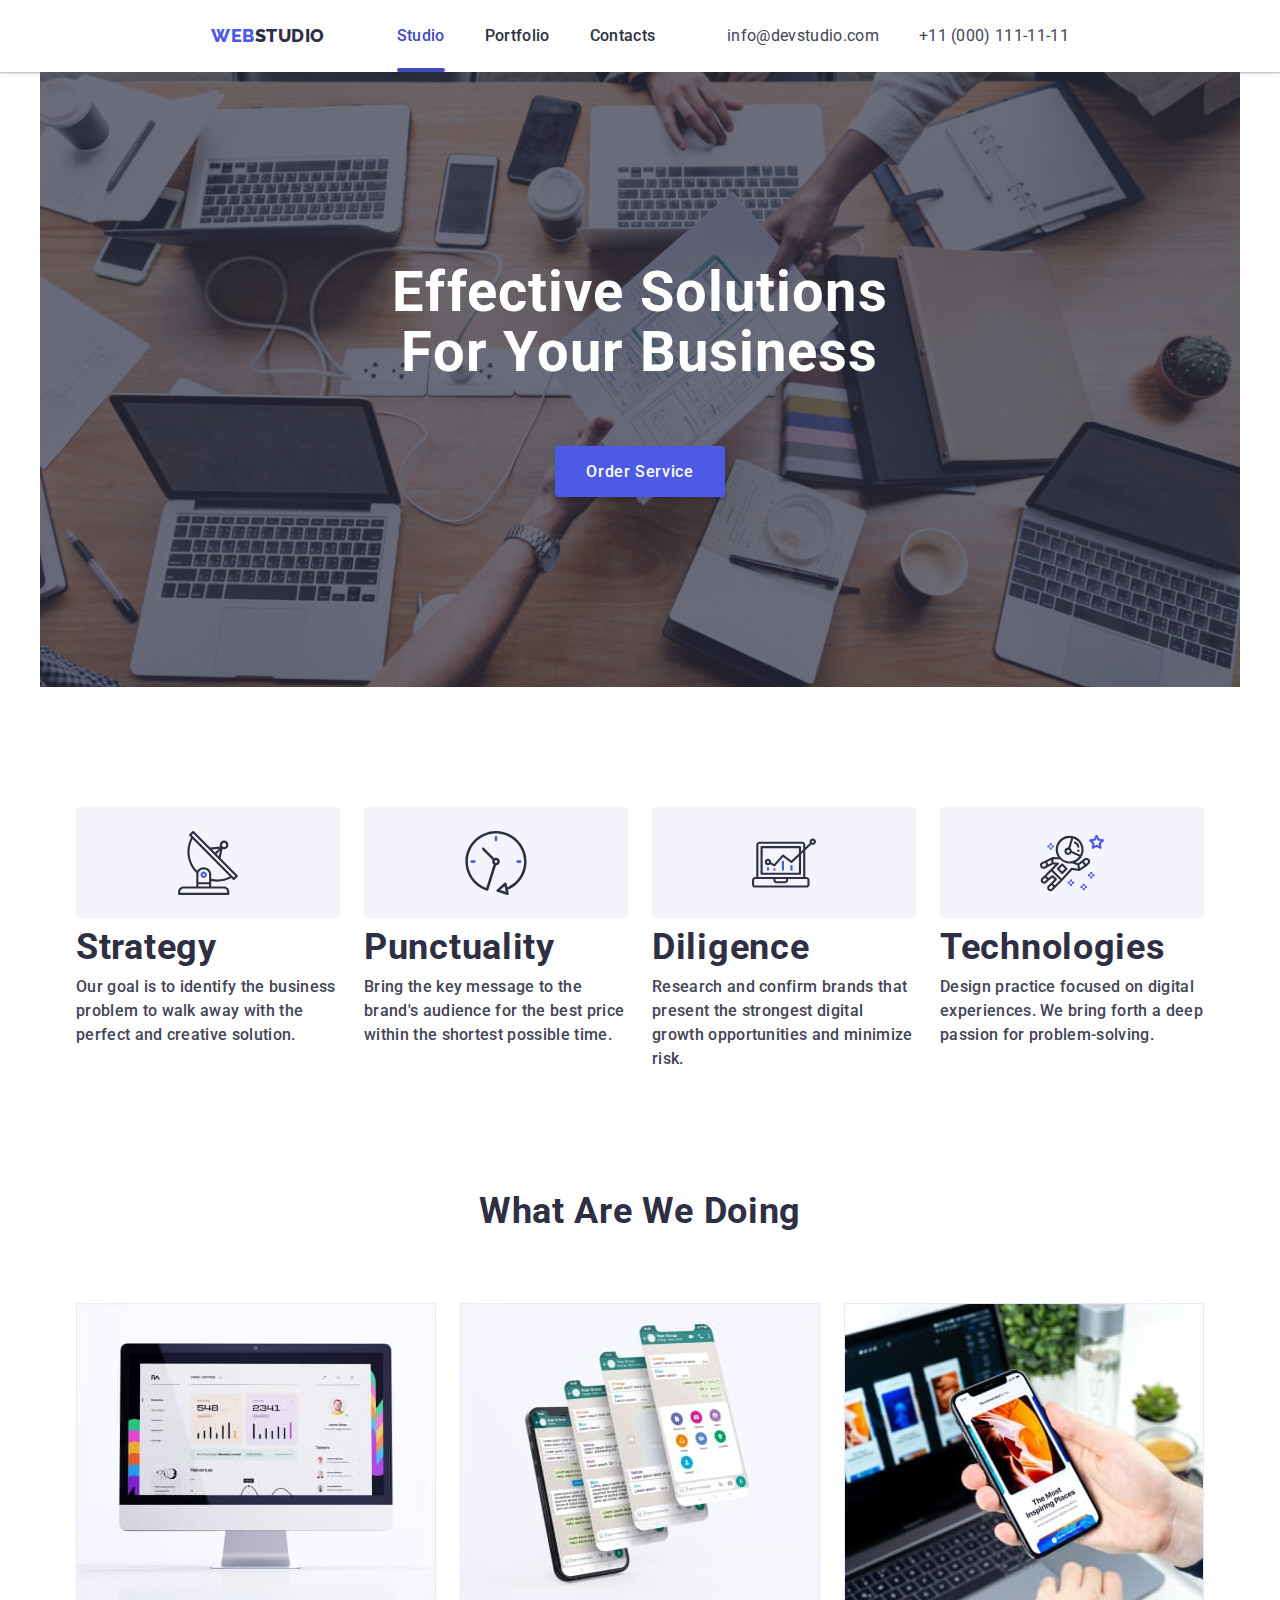
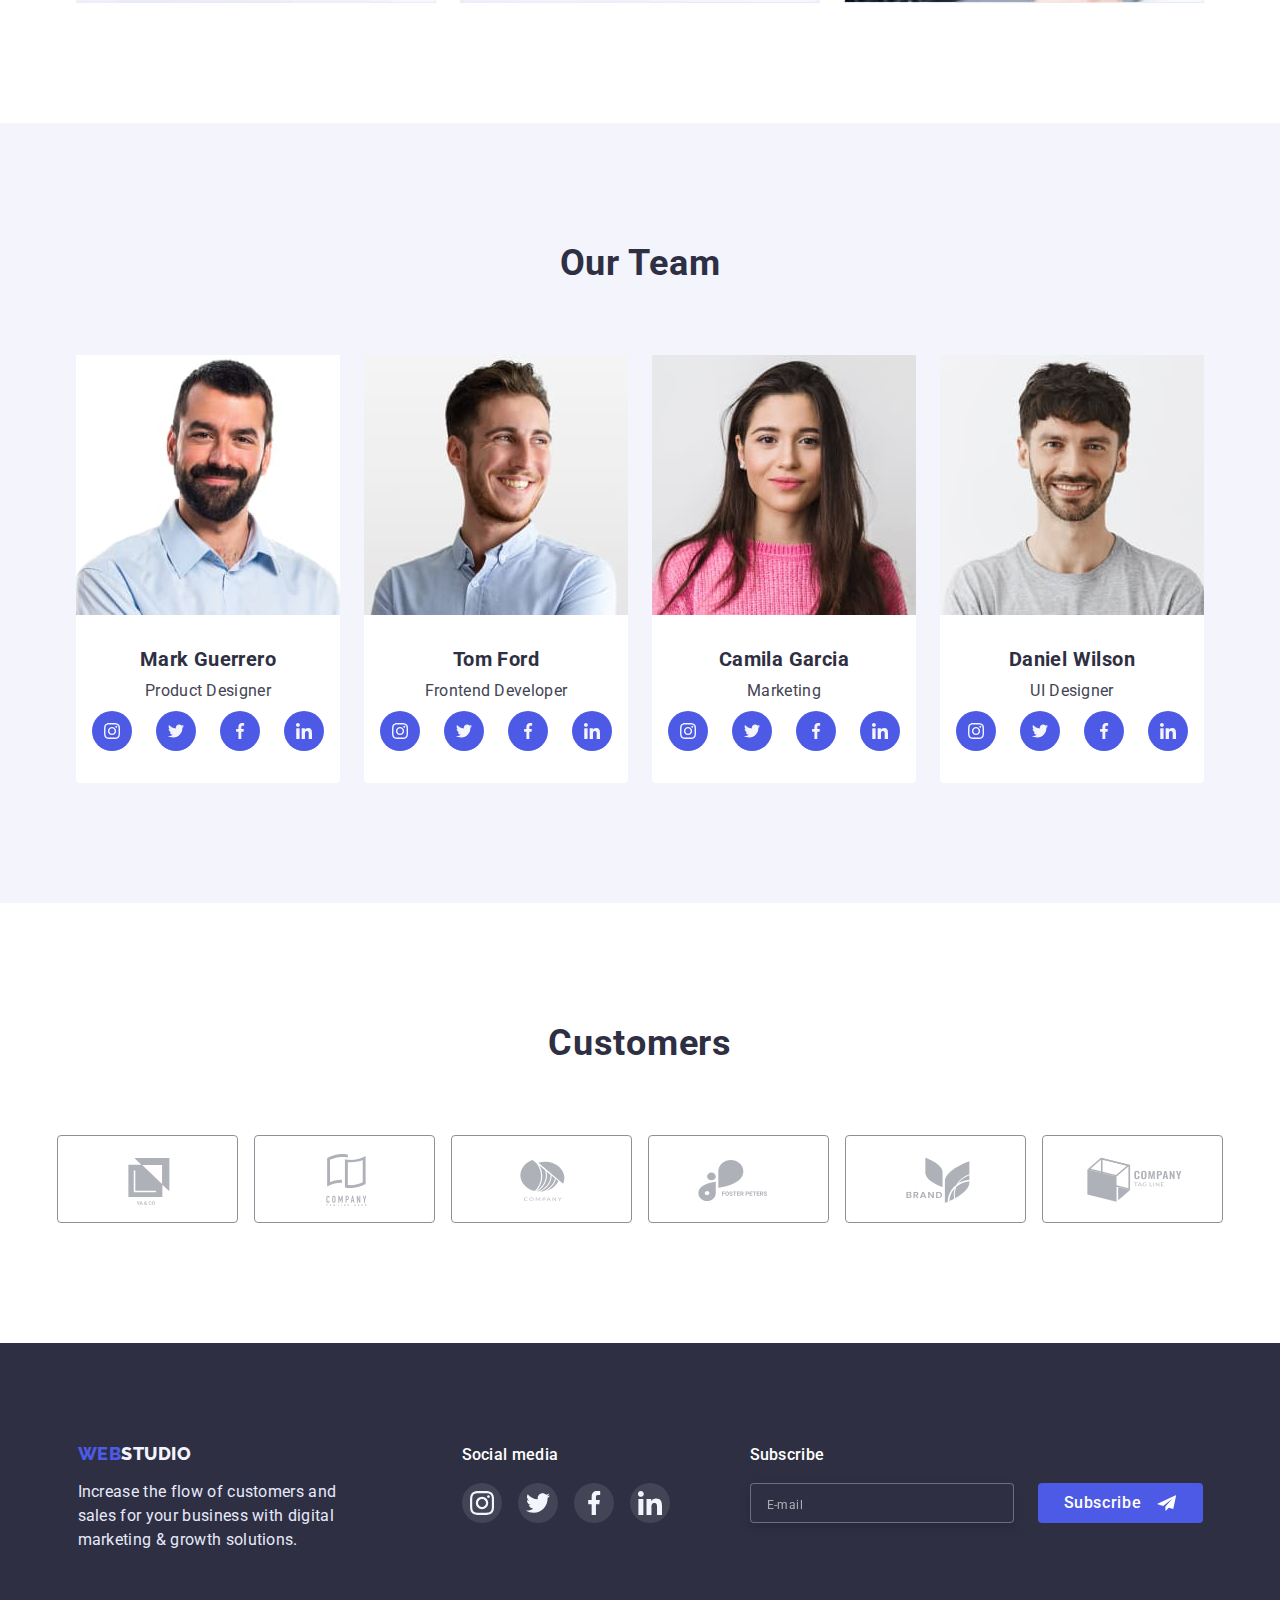
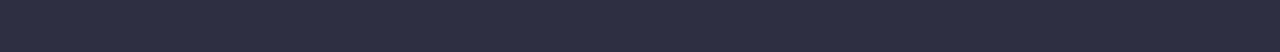
==== commit 9b2d5c1f: "work complite" ====
--- a/index.html
+++ b/index.html
@@ -190,13 +190,19 @@
         <h2 class="presentation__title">What are we doing</h2>
         <ul class="presentation__list">
           <li class="presentation_item li">
-            <img src="./images/presentation1.jpg" width="360" alt="presentation 1" />
+            <img src="./images/presentation1.jpg"
+              srcset="./images/presentation1.jpg 1x, ./images/presentation1-2x.jpg 2x" width="360"
+              alt="presentation 1" />
           </li>
           <li class="presentation_item li">
-            <img src="./images/presentation2.jpg" width="360" alt="presentation 2" />
+            <img src="./images/presentation2.jpg"
+              srcset="./images/presentation2.jpg 1x, ./images/presentation2-2x.jpg 2x" width="360"
+              alt="presentation 2" />
           </li>
           <li class="presentation_item li">
-            <img src="./images/presentation3.jpg" width="360" alt="presentation 3" />
+            <img src="./images/presentation3.jpg"
+              srcset="./images/presentation3.jpg 1x, ./images/presentation3-2x.jpg 2x" width="360"
+              alt="presentation 3" />
           </li>
         </ul>
       </div>
@@ -206,7 +212,8 @@
         <h2 class="team__title">Our Team</h2>
         <ul class="team__list">
           <li class="team__item li">
-            <img class="team__photo" src="./images/team1.jpg" width="264" alt="photo Mark Guerrero" />
+            <img class="team__photo" src="./images/team1.jpg" srcset="./images/team1.jpg 1x, ./images/team1-2x.jpg 2x"
+              width="264" alt="photo Mark Guerrero" />
             <h3 class="team__name">Mark Guerrero</h3>
             <p class="team__job-title">Product Designer</p>
 
@@ -235,7 +242,8 @@
             </ul>
           </li>
           <li class="team__item li">
-            <img class="team__photo" src="./images/team2.jpg" width="264" alt="photo Tom Ford" />
+            <img class="team__photo" src="./images/team2.jpg" srcset="./images/team2.jpg 1x, ./images/team2-2x.jpg 2x"
+              width="264" alt="photo Tom Ford" />
             <h3 class="team__name">Tom Ford</h3>
             <p class="team__job-title">Frontend Developer</p>
             <ul class="team-soc-icons-list">
@@ -263,7 +271,8 @@
             </ul>
           </li>
           <li class="team__item li">
-            <img class="team__photo" src="./images/team3.jpg" width="264" alt="photo Camila Garcia" />
+            <img class="team__photo" src="./images/team3.jpg" srcset="./images/team3.jpg 1x, ./images/team3-2x.jpg 2x"
+              width="264" alt="photo Camila Garcia" />
             <h3 class="team__name">Camila Garcia</h3>
             <p class="team__job-title">Marketing</p>
             <ul class="team-soc-icons-list">
@@ -291,7 +300,8 @@
             </ul>
           </li>
           <li class="team__item li">
-            <img class="team__photo" src="./images/team4.jpg" width="264" alt="photo Daniel Wilson" />
+            <img class="team__photo" src="./images/team4.jpg" srcset="./images/team4.jpg 1x, ./images/team4-2x.jpg 2x"
+              width="264" alt="photo Daniel Wilson" />
             <h3 class="team__name">Daniel Wilson</h3>
             <p class="team__job-title">UI Designer</p>
             <ul class="team-soc-icons-list">
--- a/css/styles.css
+++ b/css/styles.css
@@ -172,9 +172,9 @@
   justify-content: center;
 }
 
-.contacts_email {
-  /* margin-right: 40px; */
-}
+/* .contacts_email {
+  margin-right: 40px;
+} */
 
 .contacts-link {
   color: var(--slate-text-color);
@@ -241,7 +241,7 @@
   overflow: auto;
 }
 
-.mob-menu-nav {}
+/* .mob-menu-nav {} */
 
 .mob-menu-list {
   display: flex;
@@ -250,7 +250,7 @@
   margin-bottom: 84px;
 }
 
-.mob-menu-nav-right {}
+/* .mob-menu-nav-right {} */
 
 .mob-menu-link {
   font-style: normal;
@@ -270,8 +270,6 @@
 .mob-menu-link:focus {
   color: var(--ocean-color)
 }
-
-.menu-current {}
 
 .mob-menu-contacts {
   display: flex;
@@ -301,9 +299,9 @@
   color: #434455;
 }
 
-.mob-menu-contacts-link {}
-
-.mob-menu-soc-icons-list {}
+/* .mob-menu-contacts-link {} */
+
+/* .mob-menu-soc-icons-list {} */
 
 .mob-menu-soc-icons-items {
   display: flex;
@@ -354,6 +352,14 @@
   background-repeat: no-repeat;
   background-position: center;
   background-size: cover;
+}
+
+@media (min-device-pixel-ratio: 2),
+(min-resolution: 192dpi),
+(min-resolution: 2dppx) {
+  .promo {
+    background-image: linear-gradient(to right, rgba(46, 47, 66, 0.7), rgba(46, 47, 66, 0.7)), url(../images/promo-mobil-2x.jpg);
+  }
 }
 
 .promo__title {
@@ -406,10 +412,10 @@
   gap: 72px;
 }
 
-.benefits__card {
-  /* width: calc((100% - 72px) / 4); */
-  /* flex-basis: calc((100% - 3 * 24px) / 4); */
-}
+/* .benefits__card {
+  width: calc((100% - 72px) / 4);
+  flex-basis: calc((100% - 3 * 24px) / 4);
+} */
 
 .benefits-icon {
   /* display: none; */
@@ -469,9 +475,9 @@
   justify-content: center;
 }
 
-.presentation_item {
-  /* width: calc((100% - 48px) / 3); */
-}
+/* .presentation_item {
+  width: calc((100% - 48px) / 3);
+} */
 
 .team {
   background: var(--cloud-color);
@@ -976,7 +982,7 @@
   margin-bottom: 14px;
 }
 
-.modal-form {}
+/* .modal-form {} */
 
 .modal-label {
   display: block;
@@ -1061,9 +1067,9 @@
   outline: transparent;
 }
 
-.modal-privacy {}
-
-.modal-privacy-checkbox {}
+/* .modal-privacy {} */
+
+/* .modal-privacy-checkbox {} */
 
 .modal-privacy-checkbox:checked+.modal-privacy-text::before {
   background-color: var(--ocean-color);
@@ -1094,7 +1100,7 @@
   margin-bottom: 24px;
 }
 
-.modal-privacy-link {}
+/* .modal-privacy-link {} */
 
 .modal-btn {
 
--- a/css/mobile.css
+++ b/css/mobile.css
@@ -0,0 +1,5 @@
+@media screen and (min-width:480px) {
+    .container {
+        width: 480px;
+    }
+}--- a/css/tablet.css
+++ b/css/tablet.css
@@ -0,0 +1,80 @@
+@media screen and (min-width:768px) {
+    .container {
+        width: 768px;
+    }
+
+    .mob-menu {
+        display: none;
+    }
+
+    .menu-open {
+        display: none;
+    }
+
+    .menu {
+        display: block;
+    }
+
+    .contacts {
+        display: flex;
+    }
+
+    .promo {
+        max-width: 768px;
+        background-image: linear-gradient(to right, rgba(46, 47, 66, 0.7), rgba(46, 47, 66, 0.7)), url(../images/promo-tablet.jpg);
+    }
+
+    @media (min-device-pixel-ratio: 2),
+    (min-resolution: 192dpi),
+    (min-resolution: 2dppx) {
+        .promo {
+            background-image: linear-gradient(to right, rgba(46, 47, 66, 0.7), rgba(46, 47, 66, 0.7)), url(../images/promo-tablet-2x.jpg);
+        }
+    }
+
+    .promo__title {
+        font-weight: 700;
+        width: 510px;
+        font-size: 56px;
+        line-height: calc(60 / 56);
+        letter-spacing: 0.02em;
+        color: var(--white-color);
+        margin: 0 auto 40px;
+    }
+
+    .benefits-list {
+        display: flex;
+        flex-wrap: wrap;
+        gap: 72px 24px;
+        justify-content: center;
+    }
+
+    .benefits__card {
+        width: 356px;
+        /* flex-basis: calc((100% - 3 * 24px) / 4); */
+    }
+
+    .benefits__title {
+        text-align: left;
+    }
+
+    .team {
+        padding-bottom: 104px;
+    }
+
+    .team__list {
+        gap: 64px 24px;
+    }
+
+    .footer-wrapper {
+        column-gap: 24px;
+    }
+
+    .footer-e-mail {
+        gap: 24px;
+    }
+
+    .footer-e-mail-input {
+        width: 296px;
+    }
+}--- a/css/desktop.css
+++ b/css/desktop.css
@@ -0,0 +1,99 @@
+@media screen and (min-width:1200px) {
+    .container {
+        width: 1200px;
+    }
+
+    .header-link {
+        margin-left: 156px;
+    }
+
+    .contacts {
+        align-items: center;
+        flex-direction: row;
+        justify-content: center;
+        gap: 40px;
+        margin-right: 156px;
+    }
+
+    .promo {
+        max-width: 1200px;
+        padding-top: 190px;
+        padding-bottom: 190px;
+        background-image: linear-gradient(to right, rgba(46, 47, 66, 0.7), rgba(46, 47, 66, 0.7)), url(../images/promo-desktop.jpg);
+    }
+
+    @media (min-device-pixel-ratio: 2),
+    (min-resolution: 192dpi),
+    (min-resolution: 2dppx) {
+        .promo {
+            background-image: linear-gradient(to right, rgba(46, 47, 66, 0.7), rgba(46, 47, 66, 0.7)), url(../images/promo-desktop-2x.jpg);
+        }
+    }
+
+    .promo__title {
+        margin: 0 auto 64px;
+    }
+
+    .benefits {
+        padding-top: 120px;
+        padding-bottom: 120px;
+    }
+
+    .benefits-icon {
+        width: 264px;
+        height: 112px;
+        margin-bottom: 8px;
+    }
+
+    .benefits-svg {
+        display: block;
+    }
+
+    .benefits__card {
+        width: 264px;
+    }
+
+    .presentation {
+        display: block;
+    }
+
+    .team {
+        padding-top: 120px;
+        padding-bottom: 120px;
+    }
+
+    .customers {
+        padding-top: 120px;
+        padding-bottom: 120px;
+    }
+
+    .customers-link {
+        width: 181px;
+    }
+
+    .footer {
+        padding-top: 100px;
+        padding-bottom: 100px;
+    }
+
+    .footer-wrapper {
+        column-gap: 80px;
+    }
+
+    .footer-text {
+        margin-right: 40px;
+    }
+
+    .footer-text-link {
+        justify-content: flex-start;
+    }
+
+    .footer-social-title,
+    .footer-e-mail-title {
+        text-align: left;
+    }
+
+    .footer-e-mail-input {
+        width: 264px;
+    }
+}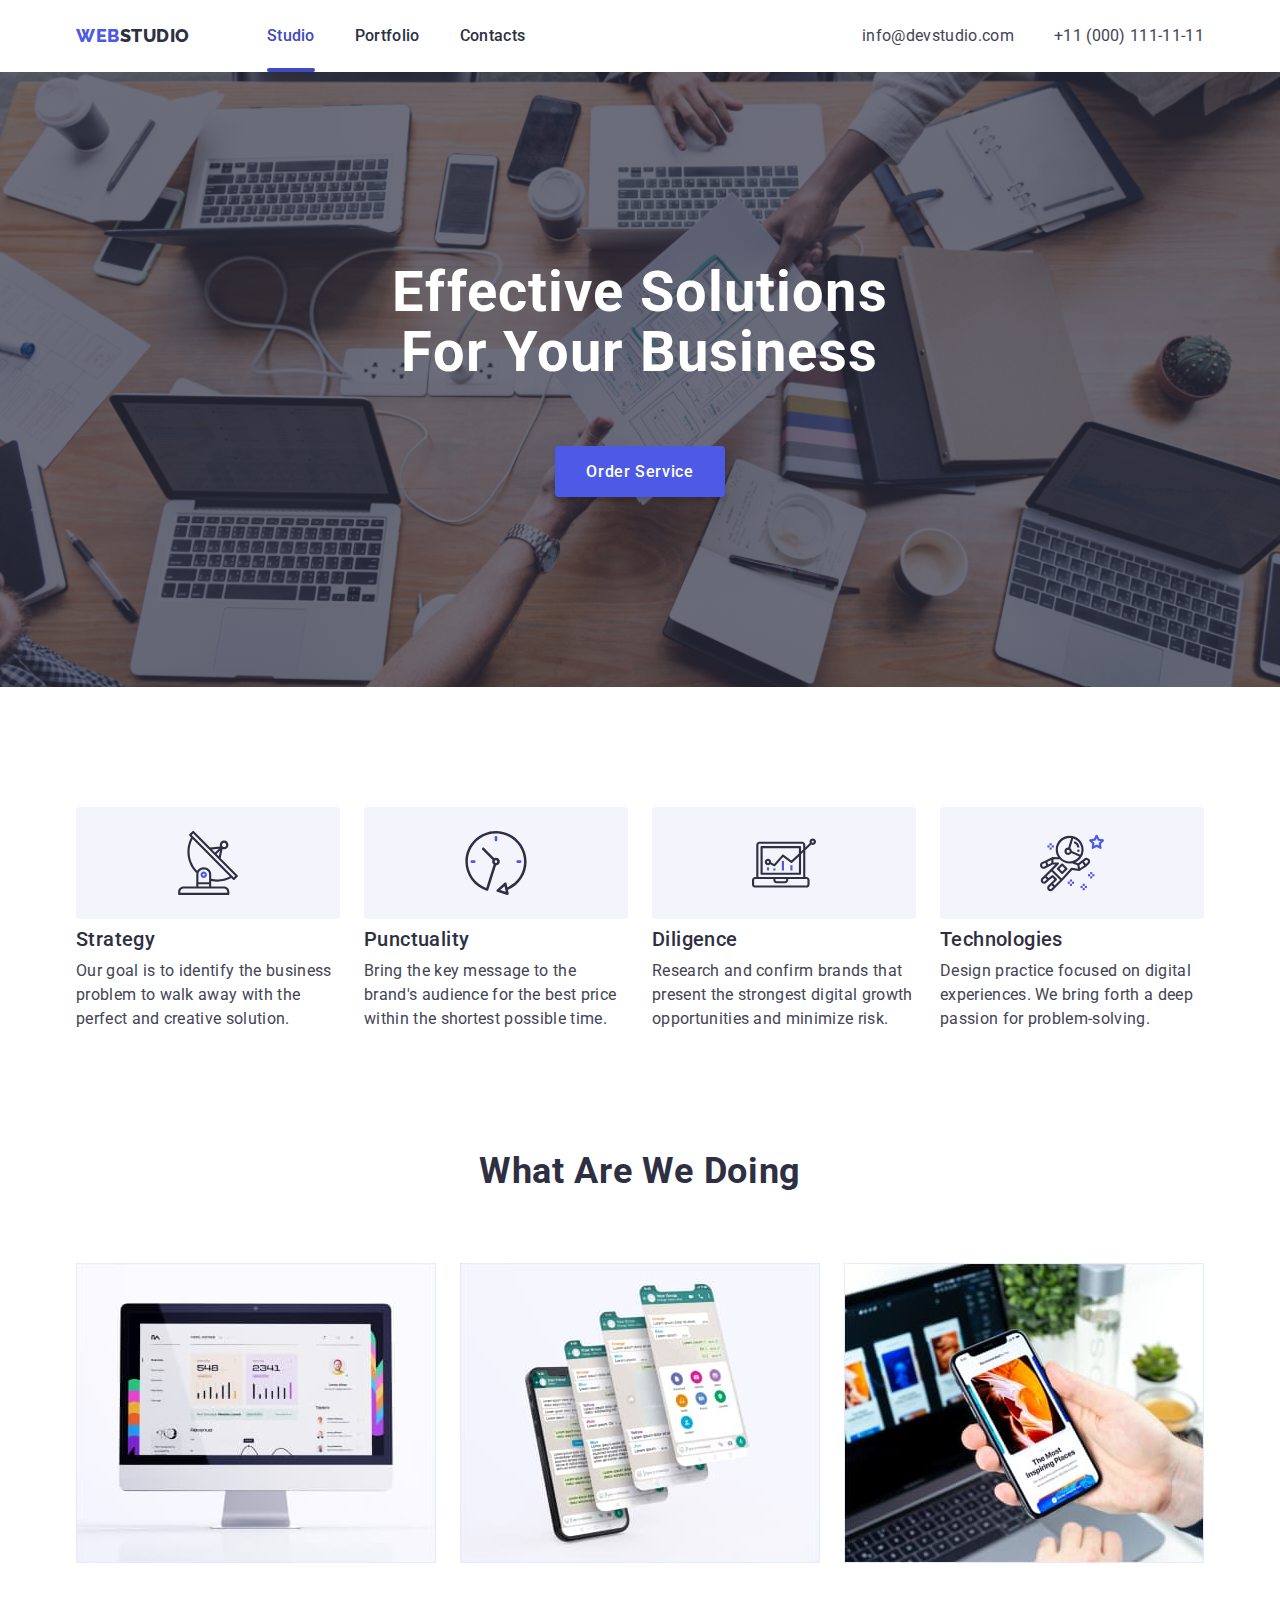
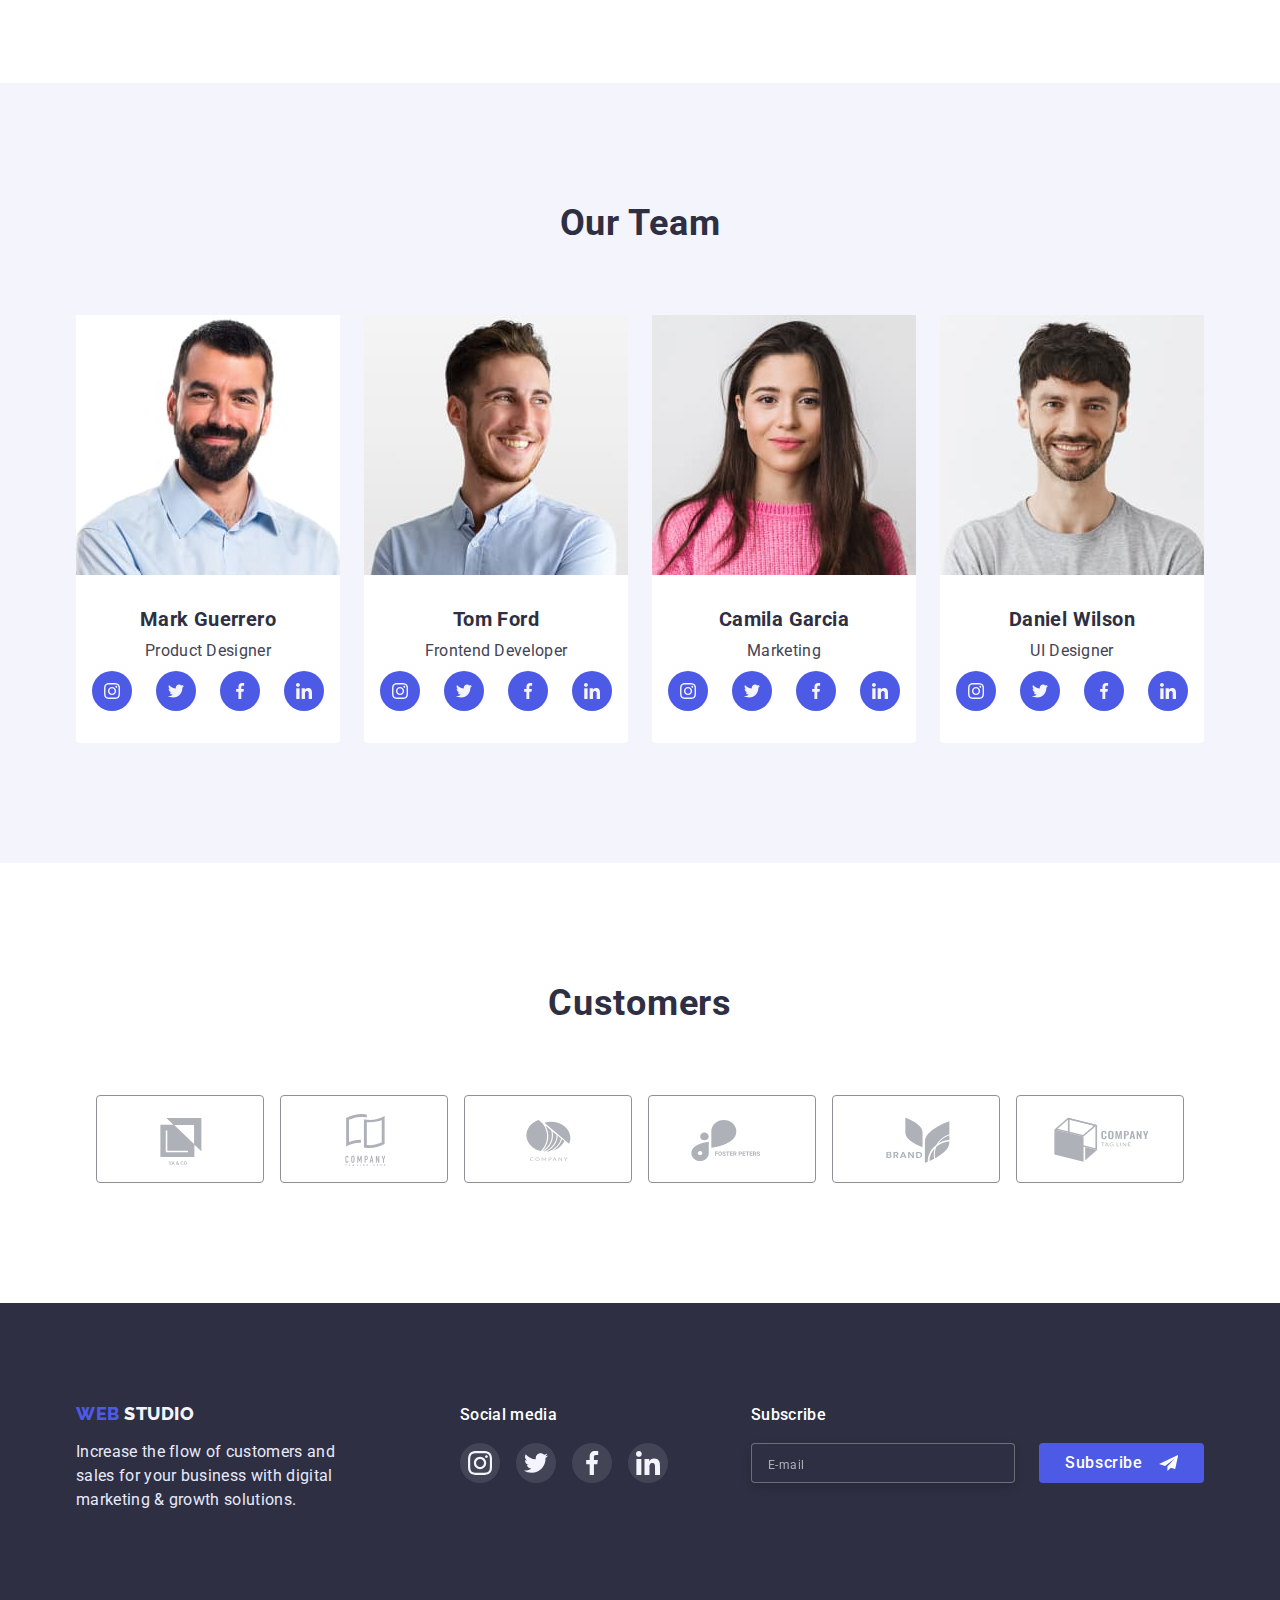
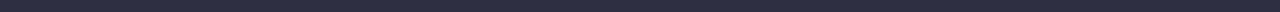
==== commit 22b6c15e: "2" ====
--- a/index.html
+++ b/index.html
@@ -101,21 +101,28 @@
                   <use href="./images/icons.svg#icon-instagram"></use>
                 </svg>
               </a>
+            </li>
+            <li class="mob-menu-soc-icons-items">
               <a href="#" class="mob-menu-soc-icons-link">
                 <svg class="mob-menu-icon">
                   <use href="./images/icons.svg#icon-twitter"></use>
                 </svg>
               </a>
+            </li>
+            <li class="mob-menu-soc-icons-items">
               <a href="#" class="mob-menu-soc-icons-link">
                 <svg class="mob-menu-icon">
                   <use href="./images/icons.svg#icon-facebook"></use>
                 </svg>
               </a>
+            </li>
+            <li class="mob-menu-soc-icons-items">
               <a href="#" class="mob-menu-soc-icons-link">
                 <svg class="mob-menu-icon">
                   <use href="./images/icons.svg#icon-linkedin"></use>
                 </svg>
               </a>
+            </li>
           </ul>
         </div>
 
--- a/css/styles.css
+++ b/css/styles.css
@@ -47,14 +47,14 @@
 }
 
 .li {
-  list-style: none;
+  /* list-style: none; */
 }
 
 img {
   display: block;
-  max-width: 100%;
+  /* max-width: 100%; */
   height: auto;
-  /* width: 100%; */
+  width: 100%;
 }
 
 
@@ -81,7 +81,7 @@
 
 .menu-wrapper {
   display: flex;
-  justify-content: space-between;
+  /* justify-content: space-between; */
   align-items: center;
 }
 
@@ -95,7 +95,7 @@
   letter-spacing: 0.03em;
   text-transform: uppercase;
   color: var(--dark-color);
-  /* margin-right: 77px; */
+  margin-right: 123px;
   padding-top: 24px;
   padding-bottom: 24px;
   display: flex;
@@ -163,9 +163,9 @@
 .contacts {
   display: none;
   font-weight: 400;
-  font-size: 16px;
-  line-height: calc(24 / 16);
-  letter-spacing: 0.02em;
+  font-size: 12px;
+  line-height: calc(16 / 12);
+  letter-spacing: 0.04em;
   /* margin-left: auto; */
   align-items: flex-start;
   flex-direction: column;
@@ -192,6 +192,8 @@
   padding: 0;
   border-color: transparent;
   border: none;
+  background: transparent;
+  margin-left: auto;
 }
 
 .menu-open-icon {
@@ -285,7 +287,7 @@
   font-size: 36px;
   line-height: 40px;
   text-transform: capitalize;
-  color: #4D5AE5;
+  /* color: #4D5AE5; */
 }
 
 .mob-menu-contacts_email {
@@ -295,19 +297,25 @@
   letter-spacing: 0.02em;
 }
 
-.mob-menu-contacts_email .mob-menu-contacts-link {
+.mob-menu-contacts-link {
   color: #434455;
 }
 
+.mob-menu-contacts-link:hover,
+.mob-menu-contacts-link:focus {
+  color: #4D5AE5;
+}
+
 /* .mob-menu-contacts-link {} */
 
-/* .mob-menu-soc-icons-list {} */
-
-.mob-menu-soc-icons-items {
-  display: flex;
-  justify-content: center;
-  gap: 56px;
-}
+.mob-menu-soc-icons-list {
+  display: flex;
+  justify-content: space-evenly;
+}
+
+
+.mob-menu-soc-icons-items {}
+
 
 .mob-menu-soc-icons-link {
   width: 40px;
@@ -505,7 +513,10 @@
 
 .team__item {
   background: var(--white-color);
+
   width: 264px;
+  /* width: calc((100% - 24px) /2); */
+  /* width: calc((100% - 72px) /4); */
   text-align: center;
   padding-bottom: 32px;
   border-radius: 0px 0px 4px 4px;
@@ -589,10 +600,14 @@
   gap: 16px;
 }
 
-/* .customers-item {} */
+.customers-item {
+  display: flex;
+  flex-basis: calc((100% - 16px)/2);
+
+}
 
 .customers-link {
-  width: 190px;
+  width: calc(100%);
   height: 88px;
   border: 1px solid #8E8F99;
   border-radius: 4px;
@@ -646,8 +661,10 @@
   text-decoration: none;
   color: var(--cloud-color);
   margin-bottom: 16px;
-  display: flex;
-  justify-content: center;
+  /* display: flex; */
+  /* justify-content: center; */
+  display: block;
+  text-align: center;
 }
 
 .footer-text-paragraph {
@@ -715,7 +732,7 @@
 /* .footer-e-mail-action {} */
 
 .footer-e-mail-input {
-  width: 396px;
+  width: 100%;
   height: 40px;
   border: 1px solid rgba(255, 255, 255, 0.3);
   filter: drop-shadow(0px 4px 4px rgba(0, 0, 0, 0.15));
--- a/css/tablet.css
+++ b/css/tablet.css
@@ -2,6 +2,16 @@
     .container {
         width: 768px;
     }
+
+    .header-link {}
+
+    /* .contacts {
+        align-items: center;
+            flex-direction: row;
+            justify-content: center;
+            gap: 40px;
+        margin-left: auto;
+    } */
 
     .mob-menu {
         display: none;
@@ -17,6 +27,7 @@
 
     .contacts {
         display: flex;
+        margin-left: auto;
     }
 
     .promo {
@@ -58,6 +69,11 @@
         text-align: left;
     }
 
+    .customers-item {
+        flex-basis: calc((100% - 48px)/3);
+
+    }
+
     .team {
         padding-bottom: 104px;
     }
@@ -66,8 +82,17 @@
         gap: 64px 24px;
     }
 
+    .team__item {
+        width: calc((100% - 24px) /2);
+    }
+
     .footer-wrapper {
         column-gap: 24px;
+        justify-content: flex-start;
+    }
+
+    .footer-text {
+        margin-right: 24px;
     }
 
     .footer-e-mail {
@@ -77,4 +102,9 @@
     .footer-e-mail-input {
         width: 296px;
     }
-}+
+    .footer-text-link,
+    .footer-social-title,
+    .footer-e-mail-title {
+        text-align: left;
+    }--- a/css/desktop.css
+++ b/css/desktop.css
@@ -1,10 +1,10 @@
-@media screen and (min-width:1200px) {
+@media screen and (min-width:1158px) {
     .container {
-        width: 1200px;
+        width: 1158px;
     }
 
     .header-link {
-        margin-left: 156px;
+        margin-right: 77px;
     }
 
     .contacts {
@@ -12,11 +12,15 @@
         flex-direction: row;
         justify-content: center;
         gap: 40px;
-        margin-right: 156px;
+        margin-left: auto;
+
+        font-size: 16px;
+        line-height: calc(24 / 16);
+        letter-spacing: 0.02em;
     }
 
     .promo {
-        max-width: 1200px;
+        max-width: 1440px;
         padding-top: 190px;
         padding-bottom: 190px;
         background-image: linear-gradient(to right, rgba(46, 47, 66, 0.7), rgba(46, 47, 66, 0.7)), url(../images/promo-desktop.jpg);
@@ -49,6 +53,18 @@
         display: block;
     }
 
+    .benefits__title {
+        font-weight: 500;
+        font-size: 20px;
+        line-height: calc(24 / 20);
+        /* letter-spacing: 0.02em;
+        color: #2E2F42; */
+    }
+
+    .benefits__text {
+        font-weight: 400;
+    }
+
     .benefits__card {
         width: 264px;
     }
@@ -62,14 +78,24 @@
         padding-bottom: 120px;
     }
 
+    .team__item {
+        width: calc((100% - 72px) /4);
+    }
+
     .customers {
         padding-top: 120px;
         padding-bottom: 120px;
     }
 
     .customers-link {
-        width: 181px;
+        /* width: 181px; */
     }
+
+    .customers-item {
+        flex-basis: calc((100% - 120px)/6);
+
+    }
+
 
     .footer {
         padding-top: 100px;
@@ -77,15 +103,19 @@
     }
 
     .footer-wrapper {
-        column-gap: 80px;
+        column-gap: 0px;
     }
 
     .footer-text {
-        margin-right: 40px;
+        margin-right: 120px;
     }
 
     .footer-text-link {
         justify-content: flex-start;
+    }
+
+    .footer-social {
+        margin-right: auto;
     }
 
     .footer-social-title,
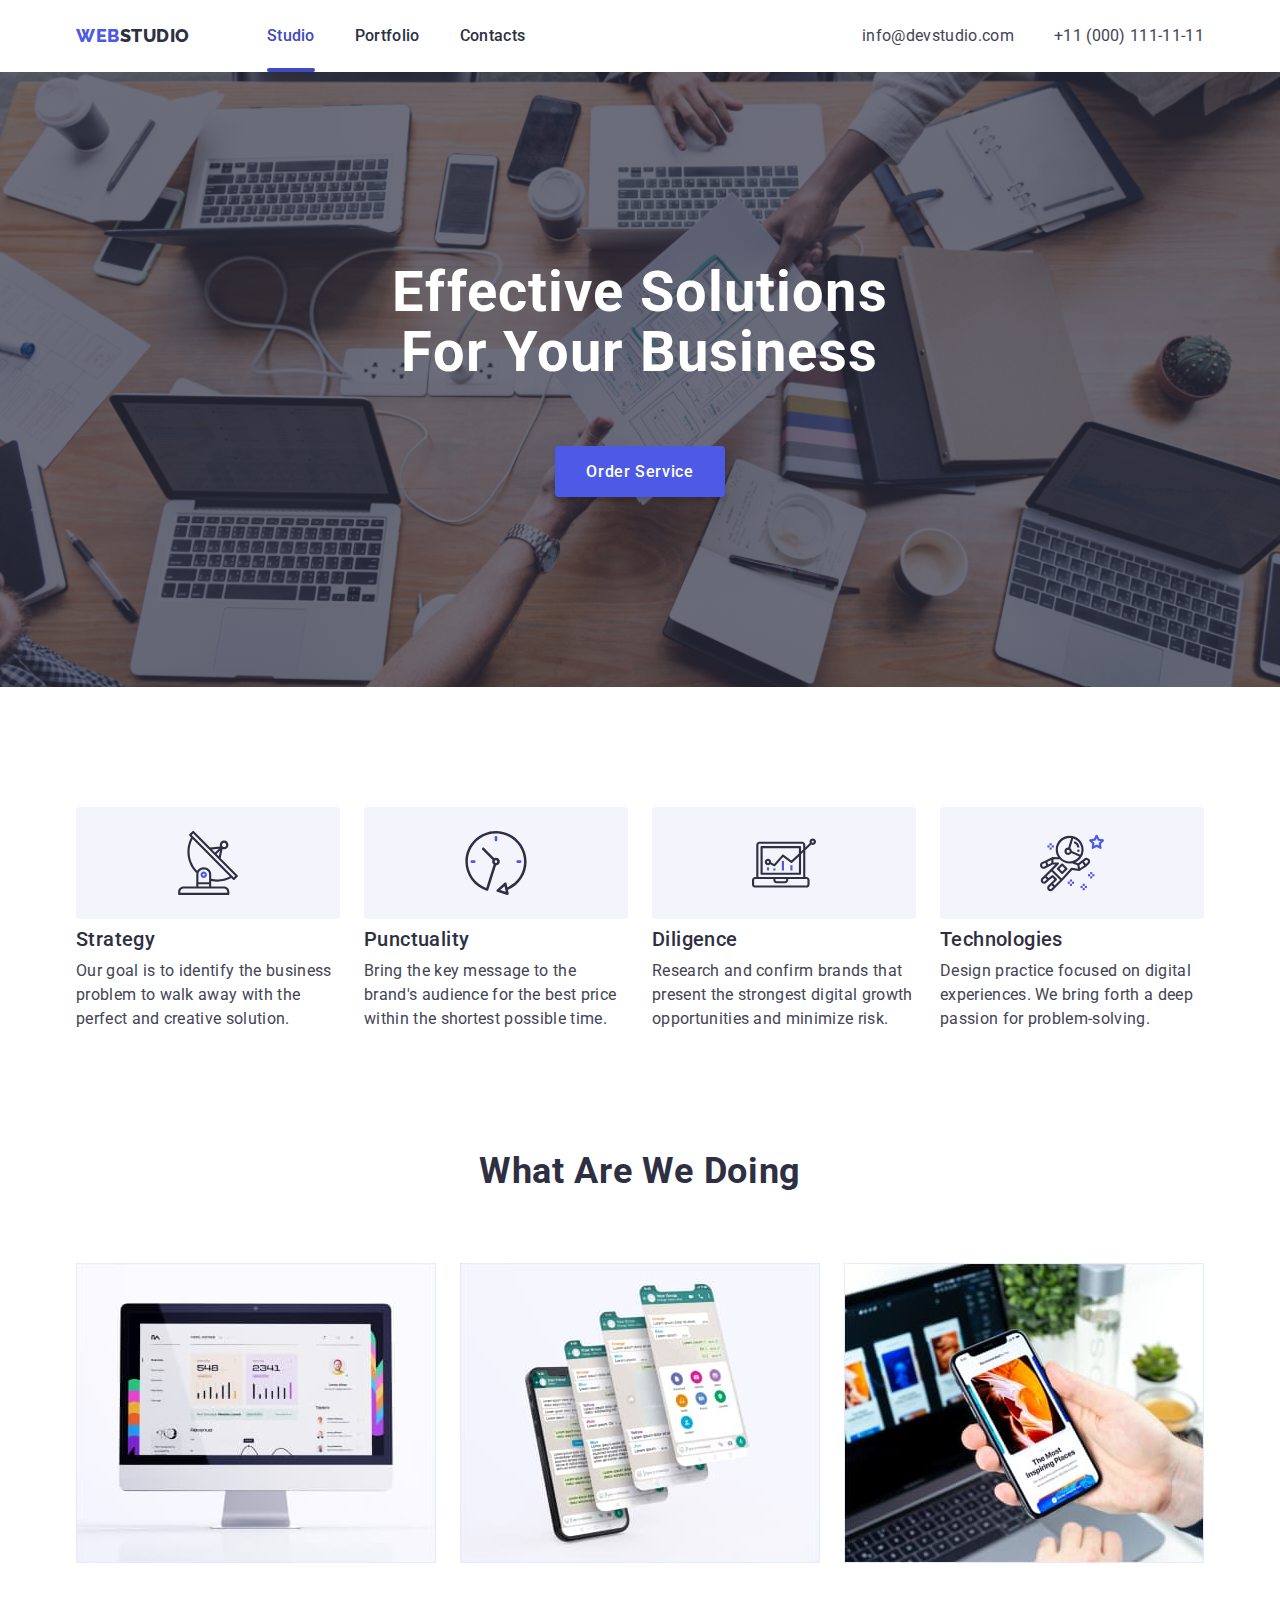
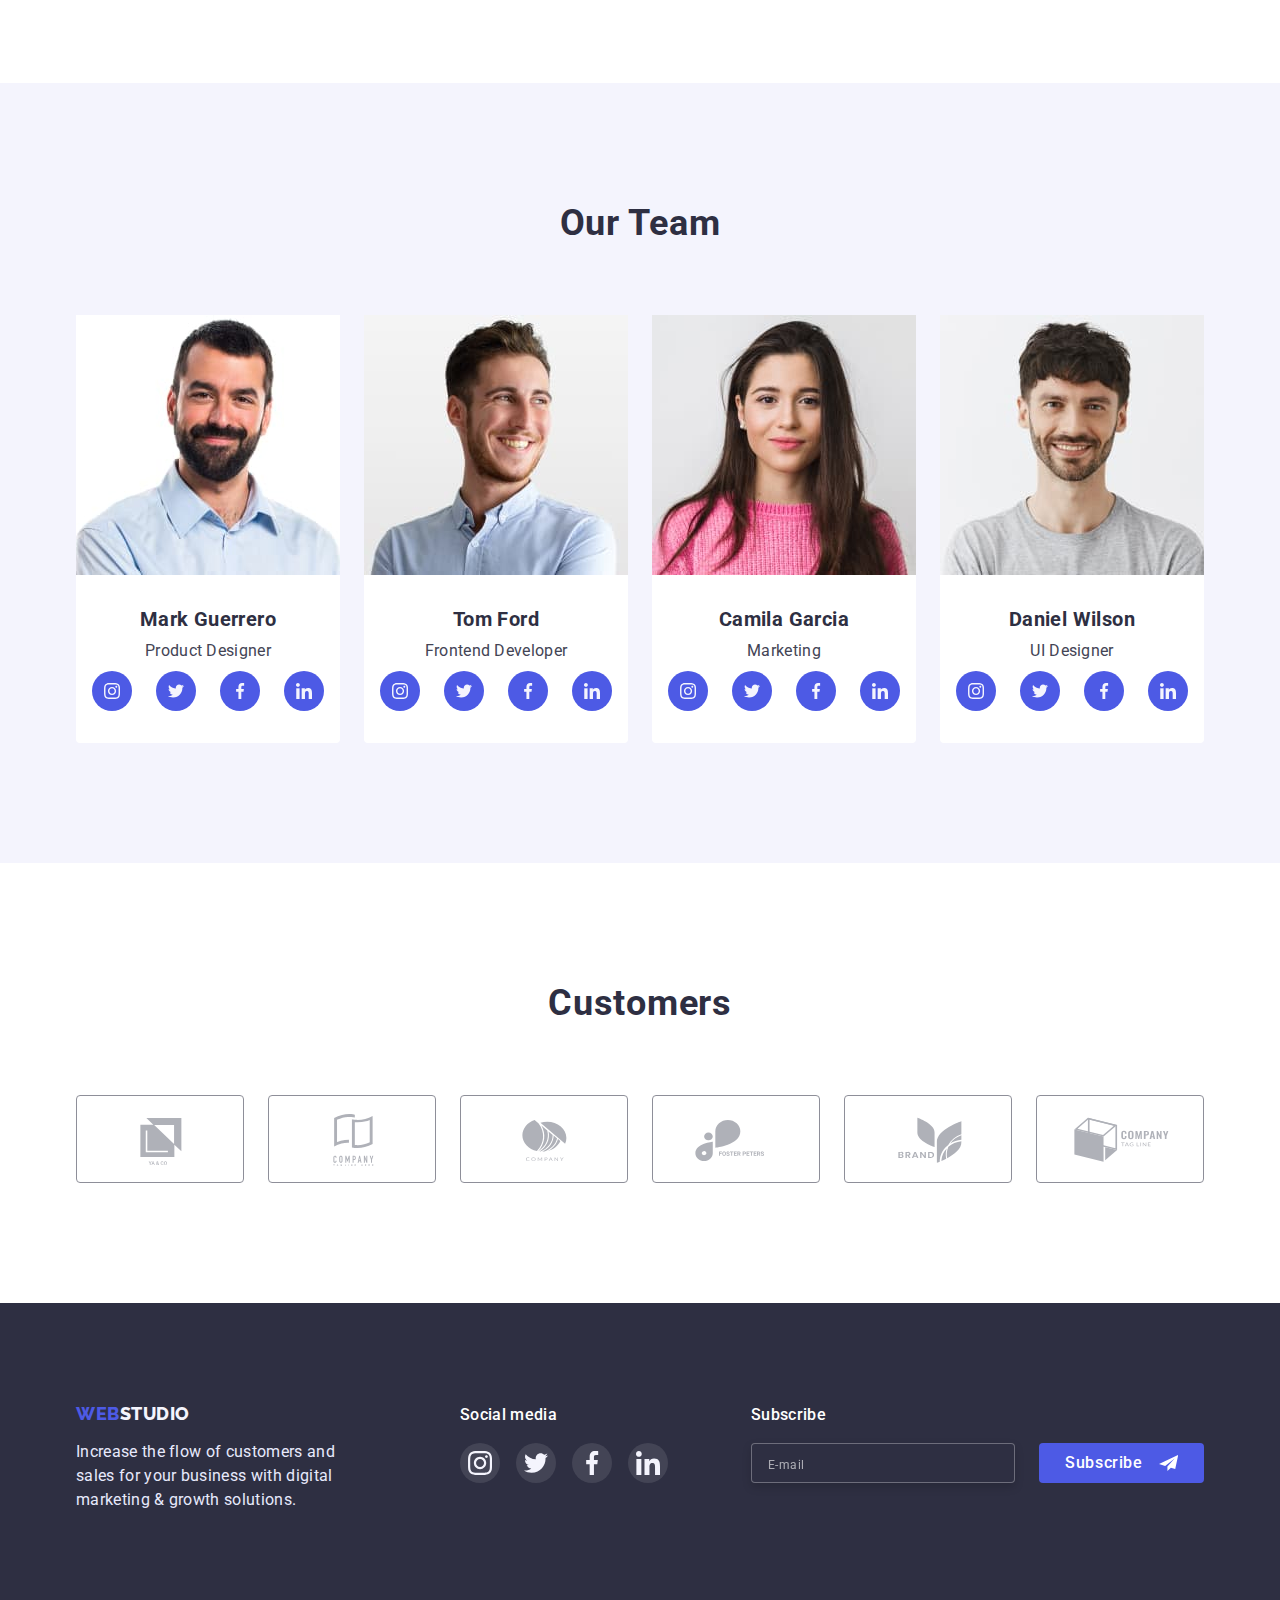
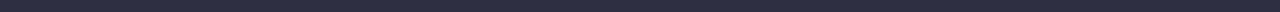
==== commit 3ccc11ea: "end" ====
--- a/index.html
+++ b/index.html
@@ -397,8 +397,9 @@
 
         <div class="footer-text">
           <a class="footer-text-link" href="./index.html">
-            <span class="nav-logo__web">web</span>
-            <span class="nav-logo__studio">studio</span>
+            <span class="nav-logo__web">web</span>studio
+            <!-- <span class="nav-logo__studio">studio</span> -->
+
           </a>
           <p class="footer-text-paragraph">
             Increase the flow of customers and sales for your business with
--- a/css/styles.css
+++ b/css/styles.css
@@ -139,12 +139,15 @@
   color: var(--ocean-color)
 }
 
+.mob-menu-nav-right .menu-current {
+  color: var(--ocean-color)
+}
 
 .menu-current {
   color: var(--ocean-color)
 }
 
-.menu-current::after {
+/* .menu-current::after {
   position: absolute;
   left: 0;
   bottom: 0;
@@ -157,7 +160,7 @@
 
   background-color: var(--ocean-color);
   opacity: 1;
-}
+} */
 
 
 .contacts {
@@ -249,7 +252,7 @@
   display: flex;
   flex-direction: column;
   gap: 40px;
-  margin-bottom: 84px;
+  /* margin-bottom: 84px; */
 }
 
 /* .mob-menu-nav-right {} */
@@ -287,7 +290,11 @@
   font-size: 36px;
   line-height: 40px;
   text-transform: capitalize;
-  /* color: #4D5AE5; */
+
+}
+
+.mob-menu-contacts_tel .mob-menu-contacts-link {
+  color: #4D5AE5;
 }
 
 .mob-menu-contacts_email {
@@ -301,16 +308,19 @@
   color: #434455;
 }
 
-.mob-menu-contacts-link:hover,
+
+
+/* .mob-menu-contacts-link:hover,
 .mob-menu-contacts-link:focus {
   color: #4D5AE5;
-}
+} */
 
 /* .mob-menu-contacts-link {} */
 
 .mob-menu-soc-icons-list {
   display: flex;
-  justify-content: space-evenly;
+  gap: 52px;
+  flex-wrap: wrap;
 }
 
 
@@ -372,7 +382,7 @@
 
 .promo__title {
   font-weight: 700;
-  width: 330px;
+  max-width: 330px;
   font-size: 36px;
   line-height: calc(40 / 36);
   letter-spacing: 0.02em;
@@ -597,7 +607,8 @@
   display: flex;
   flex-wrap: wrap;
   justify-content: center;
-  gap: 16px;
+  column-gap: 16px;
+  row-gap: 72px;
 }
 
 .customers-item {
@@ -936,8 +947,9 @@
 
 .modal {
   position: absolute;
-  width: 408px;
-  height: 576px;
+  width: 100%;
+  max-width: 392px;
+  /* height: 576px; */
   padding: 24px;
   padding-top: 72px;
   top: 50%;
@@ -1098,7 +1110,7 @@
 
 .modal-privacy-text::before {
   content: '';
-  width: 16px;
+  min-width: 16px;
   height: 16px;
   border: 1.25px solid #2E2F42;
   border-radius: 2px;
--- a/css/mobile.css
+++ b/css/mobile.css
@@ -2,4 +2,11 @@
     .container {
         width: 480px;
     }
+}
+
+@media screen and (min-width:438px) {
+    .mob-menu-soc-icons-list {
+
+        gap: 56px;
+    }
 }--- a/css/tablet.css
+++ b/css/tablet.css
@@ -2,6 +2,7 @@
     .container {
         width: 768px;
     }
+
 
     .header-link {}
 
@@ -25,9 +26,25 @@
         display: block;
     }
 
+    .menu-current::after {
+        position: absolute;
+        left: 0;
+        bottom: 0;
+        width: 100%;
+        height: 4px;
+        border-radius: 2px;
+
+        display: block;
+        content: '';
+
+        background-color: var(--ocean-color);
+        opacity: 1;
+    }
+
     .contacts {
         display: flex;
         margin-left: auto;
+        row-gap: 4px;
     }
 
     .promo {
@@ -45,7 +62,7 @@
 
     .promo__title {
         font-weight: 700;
-        width: 510px;
+        max-width: 510px;
         font-size: 56px;
         line-height: calc(60 / 56);
         letter-spacing: 0.02em;
@@ -74,6 +91,12 @@
 
     }
 
+    .team .container,
+    .customers .container,
+    .footer .container {
+        width: 552px;
+    }
+
     .team {
         padding-bottom: 104px;
     }
@@ -84,6 +107,10 @@
 
     .team__item {
         width: calc((100% - 24px) /2);
+    }
+
+    .customers-list {
+        column-gap: 24px;
     }
 
     .footer-wrapper {
--- a/css/desktop.css
+++ b/css/desktop.css
@@ -73,6 +73,12 @@
         display: block;
     }
 
+    .team .container,
+    .customers .container,
+    .footer .container {
+        width: 1158px;
+    }
+
     .team {
         padding-top: 120px;
         padding-bottom: 120px;
